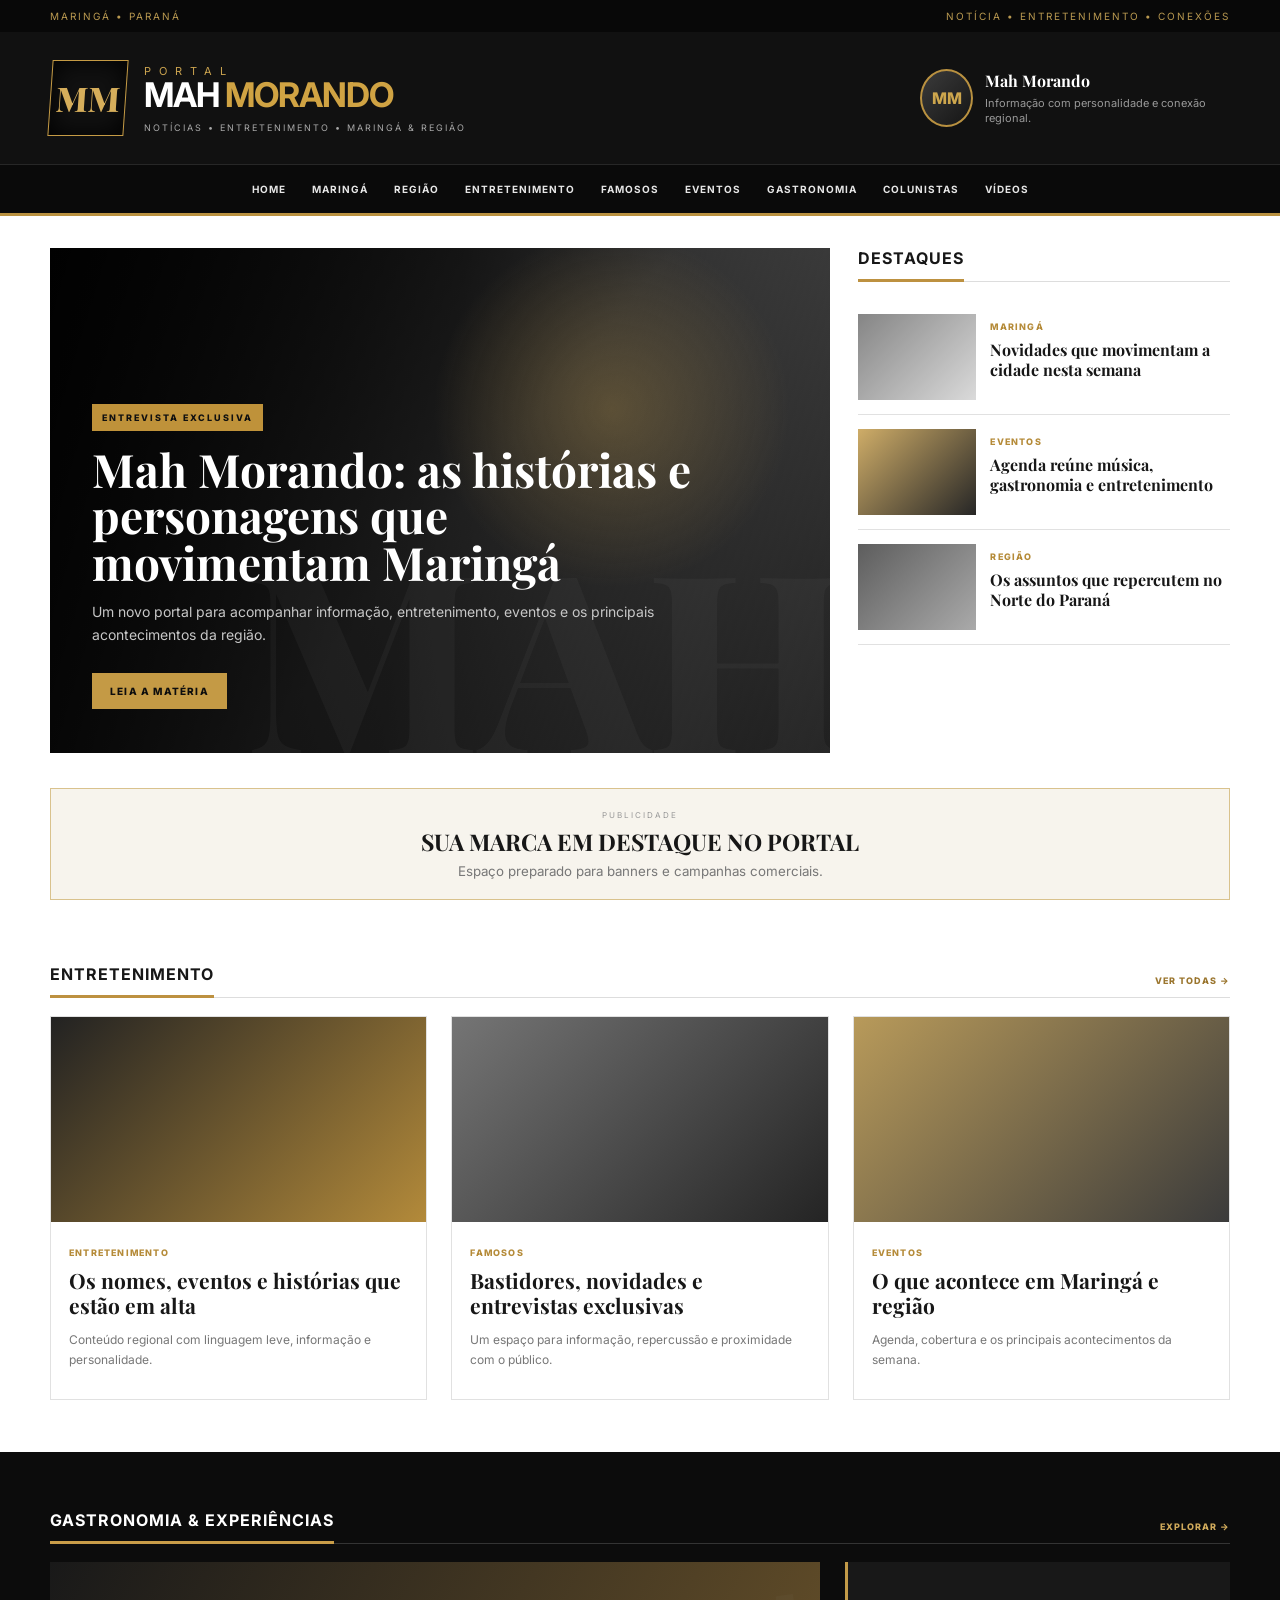
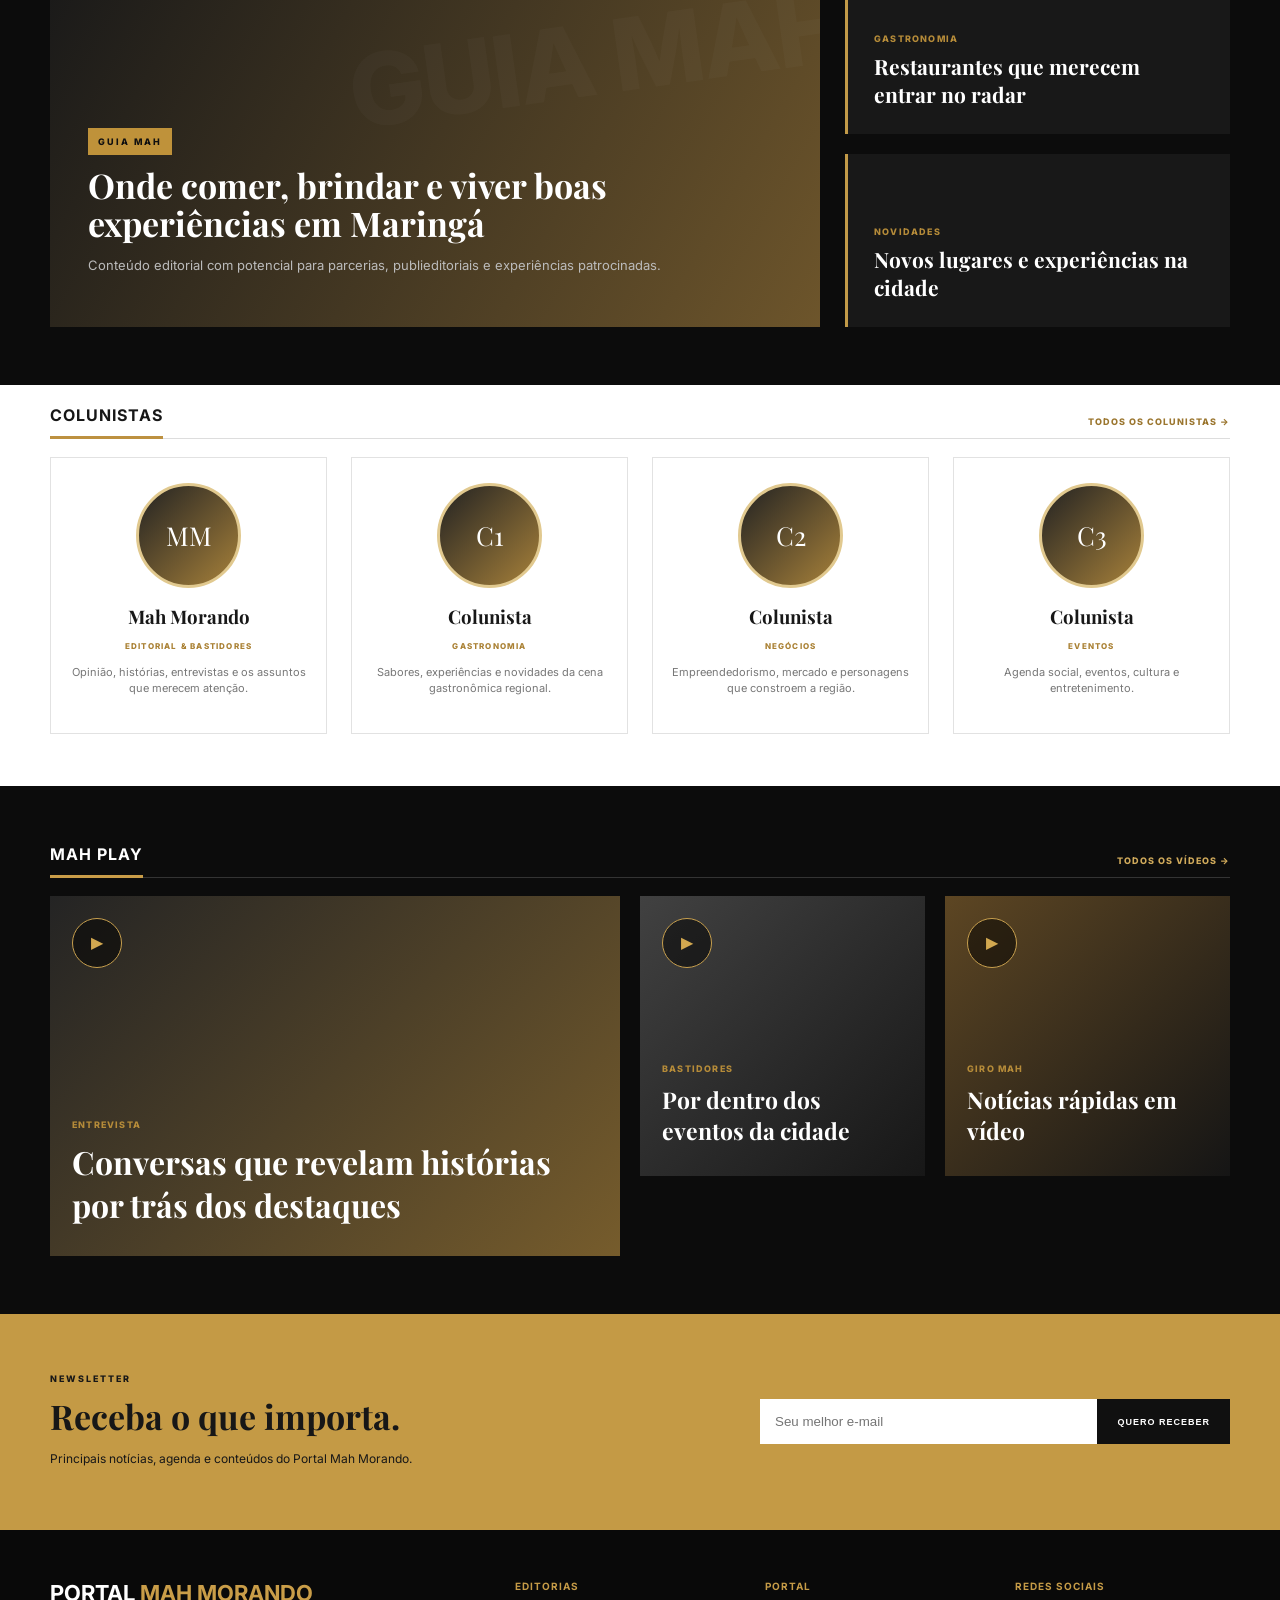
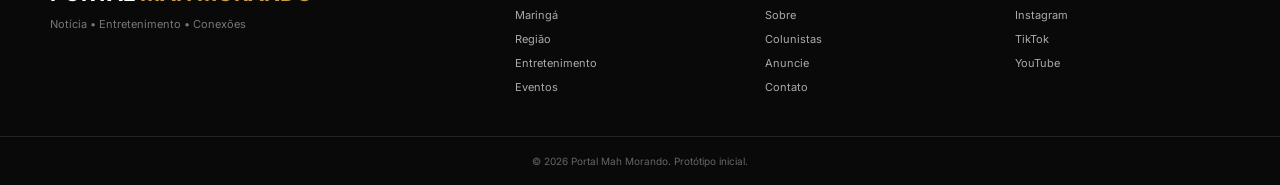
==== index.html @ 42fa8ee8 "Primeira versão Portal Mah Morando" ====
<!doctype html>
<html lang="pt-BR">
<head>
  <meta charset="utf-8">
  <meta name="viewport" content="width=device-width, initial-scale=1">
  <title>Portal Mah Morando</title>
  <meta name="description" content="Portal Mah Morando — notícias, entretenimento, Maringá e região.">
  <link rel="preconnect" href="https://fonts.googleapis.com">
  <link rel="preconnect" href="https://fonts.gstatic.com" crossorigin>
  <link href="https://fonts.googleapis.com/css2?family=Inter:wght@400;500;600;700;800&family=Playfair+Display:wght@700;800&display=swap" rel="stylesheet">
  <link rel="stylesheet" href="styles.css">
</head>
<body>
  <header>
    <div class="topbar">
      <div class="container topbar-inner">
        <span>MARINGÁ • PARANÁ</span>
        <span>NOTÍCIA • ENTRETENIMENTO • CONEXÕES</span>
      </div>
    </div>

    <div class="brand-area">
      <div class="container brand-row">
        <a href="#" class="brand" aria-label="Portal Mah Morando">
          <div class="brand-symbol">MM</div>
          <div class="brand-text">
            <small>PORTAL</small>
            <strong>MAH <em>MORANDO</em></strong>
            <span>NOTÍCIAS • ENTRETENIMENTO • MARINGÁ & REGIÃO</span>
          </div>
        </a>

        <div class="mah-box">
          <div class="mah-photo">MM</div>
          <div>
            <b>Mah Morando</b>
            <span>Informação com personalidade e conexão regional.</span>
          </div>
        </div>
      </div>
    </div>

    <nav class="nav">
      <div class="container nav-wrap">
        <button class="menu-button" id="menuButton" aria-label="Abrir menu">☰</button>
        <div class="nav-links" id="navLinks">
          <a href="#">HOME</a>
          <a href="#maringa">MARINGÁ</a>
          <a href="#regiao">REGIÃO</a>
          <a href="#entretenimento">ENTRETENIMENTO</a>
          <a href="#famosos">FAMOSOS</a>
          <a href="#eventos">EVENTOS</a>
          <a href="#gastronomia">GASTRONOMIA</a>
          <a href="#colunistas">COLUNISTAS</a>
          <a href="#videos">VÍDEOS</a>
        </div>
      </div>
    </nav>
  </header>

  <main>
    <section class="hero container">
      <article class="lead-story">
        <div class="lead-shade"></div>
        <div class="lead-content">
          <span class="tag">ENTREVISTA EXCLUSIVA</span>
          <h1>Mah Morando: as histórias e personagens que movimentam Maringá</h1>
          <p>Um novo portal para acompanhar informação, entretenimento, eventos e os principais acontecimentos da região.</p>
          <a class="button" href="#">LEIA A MATÉRIA</a>
        </div>
      </article>

      <aside class="highlight-column">
        <div class="title-row">
          <h2>DESTAQUES</h2>
        </div>

        <article class="highlight">
          <div class="highlight-image image-one"></div>
          <div>
            <span>MARINGÁ</span>
            <h3>Novidades que movimentam a cidade nesta semana</h3>
          </div>
        </article>

        <article class="highlight">
          <div class="highlight-image image-two"></div>
          <div>
            <span>EVENTOS</span>
            <h3>Agenda reúne música, gastronomia e entretenimento</h3>
          </div>
        </article>

        <article class="highlight">
          <div class="highlight-image image-three"></div>
          <div>
            <span>REGIÃO</span>
            <h3>Os assuntos que repercutem no Norte do Paraná</h3>
          </div>
        </article>
      </aside>
    </section>

    <section class="ad container">
      <span>PUBLICIDADE</span>
      <strong>SUA MARCA EM DESTAQUE NO PORTAL</strong>
      <small>Espaço preparado para banners e campanhas comerciais.</small>
    </section>

    <section class="section container" id="entretenimento">
      <div class="section-header">
        <h2>ENTRETENIMENTO</h2>
        <a href="#">VER TODAS →</a>
      </div>

      <div class="news-grid">
        <article class="news-card">
          <div class="news-image n1"></div>
          <div class="news-copy">
            <span>ENTRETENIMENTO</span>
            <h3>Os nomes, eventos e histórias que estão em alta</h3>
            <p>Conteúdo regional com linguagem leve, informação e personalidade.</p>
          </div>
        </article>

        <article class="news-card" id="famosos">
          <div class="news-image n2"></div>
          <div class="news-copy">
            <span>FAMOSOS</span>
            <h3>Bastidores, novidades e entrevistas exclusivas</h3>
            <p>Um espaço para informação, repercussão e proximidade com o público.</p>
          </div>
        </article>

        <article class="news-card" id="eventos">
          <div class="news-image n3"></div>
          <div class="news-copy">
            <span>EVENTOS</span>
            <h3>O que acontece em Maringá e região</h3>
            <p>Agenda, cobertura e os principais acontecimentos da semana.</p>
          </div>
        </article>
      </div>
    </section>

    <section class="black-section" id="gastronomia">
      <div class="container">
        <div class="section-header light">
          <h2>GASTRONOMIA & EXPERIÊNCIAS</h2>
          <a href="#">EXPLORAR →</a>
        </div>
        <div class="feature-grid">
          <article class="feature-big">
            <div>
              <span class="tag">GUIA MAH</span>
              <h2>Onde comer, brindar e viver boas experiências em Maringá</h2>
              <p>Conteúdo editorial com potencial para parcerias, publieditoriais e experiências patrocinadas.</p>
            </div>
          </article>
          <div class="feature-side">
            <article>
              <span>GASTRONOMIA</span>
              <h3>Restaurantes que merecem entrar no radar</h3>
            </article>
            <article>
              <span>NOVIDADES</span>
              <h3>Novos lugares e experiências na cidade</h3>
            </article>
          </div>
        </div>
      </div>
    </section>

    <section class="section container" id="colunistas">
      <div class="section-header">
        <h2>COLUNISTAS</h2>
        <a href="#">TODOS OS COLUNISTAS →</a>
      </div>
      <div class="columnists">
        <article>
          <div class="portrait">MM</div>
          <h3>Mah Morando</h3>
          <span>EDITORIAL & BASTIDORES</span>
          <p>Opinião, histórias, entrevistas e os assuntos que merecem atenção.</p>
        </article>
        <article>
          <div class="portrait">C1</div>
          <h3>Colunista</h3>
          <span>GASTRONOMIA</span>
          <p>Sabores, experiências e novidades da cena gastronômica regional.</p>
        </article>
        <article>
          <div class="portrait">C2</div>
          <h3>Colunista</h3>
          <span>NEGÓCIOS</span>
          <p>Empreendedorismo, mercado e personagens que constroem a região.</p>
        </article>
        <article>
          <div class="portrait">C3</div>
          <h3>Colunista</h3>
          <span>EVENTOS</span>
          <p>Agenda social, eventos, cultura e entretenimento.</p>
        </article>
      </div>
    </section>

    <section class="videos" id="videos">
      <div class="container">
        <div class="section-header light">
          <h2>MAH PLAY</h2>
          <a href="#">TODOS OS VÍDEOS →</a>
        </div>
        <div class="video-grid">
          <article class="video-card video-main">
            <button aria-label="Reproduzir vídeo">▶</button>
            <div>
              <span>ENTREVISTA</span>
              <h3>Conversas que revelam histórias por trás dos destaques</h3>
            </div>
          </article>
          <article class="video-card v2">
            <button aria-label="Reproduzir vídeo">▶</button>
            <div><span>BASTIDORES</span><h3>Por dentro dos eventos da cidade</h3></div>
          </article>
          <article class="video-card v3">
            <button aria-label="Reproduzir vídeo">▶</button>
            <div><span>GIRO MAH</span><h3>Notícias rápidas em vídeo</h3></div>
          </article>
        </div>
      </div>
    </section>

    <section class="newsletter">
      <div class="container newsletter-inner">
        <div>
          <span>NEWSLETTER</span>
          <h2>Receba o que importa.</h2>
          <p>Principais notícias, agenda e conteúdos do Portal Mah Morando.</p>
        </div>
        <form onsubmit="event.preventDefault(); alert('Cadastro demonstrativo realizado!');">
          <input type="email" placeholder="Seu melhor e-mail" required>
          <button type="submit">QUERO RECEBER</button>
        </form>
      </div>
    </section>
  </main>

  <footer>
    <div class="container footer-grid">
      <div class="footer-brand">
        <strong>PORTAL <span>MAH MORANDO</span></strong>
        <p>Notícia • Entretenimento • Conexões</p>
      </div>
      <div>
        <b>EDITORIAS</b>
        <a href="#">Maringá</a>
        <a href="#">Região</a>
        <a href="#">Entretenimento</a>
        <a href="#">Eventos</a>
      </div>
      <div>
        <b>PORTAL</b>
        <a href="#">Sobre</a>
        <a href="#">Colunistas</a>
        <a href="#">Anuncie</a>
        <a href="#">Contato</a>
      </div>
      <div>
        <b>REDES SOCIAIS</b>
        <a href="#">Instagram</a>
        <a href="#">TikTok</a>
        <a href="#">YouTube</a>
      </div>
    </div>
    <div class="copyright">
      © 2026 Portal Mah Morando. Protótipo inicial.
    </div>
  </footer>

  <script src="script.js"></script>
</body>
</html>
---- styles.css ----
*{box-sizing:border-box}html{scroll-behavior:smooth}body{margin:0;font-family:Inter,Arial,sans-serif;color:#171717;background:#fff}.container{width:min(1180px,calc(100% - 36px));margin:auto}.topbar{background:#080808;color:#b99950;font-size:10px;letter-spacing:2px}.topbar-inner{height:32px;display:flex;align-items:center;justify-content:space-between}.brand-area{background:#111;color:white;border-bottom:1px solid #272727}.brand-row{min-height:132px;display:flex;align-items:center;justify-content:space-between;gap:30px}.brand{display:flex;align-items:center;gap:18px;text-decoration:none;color:white}.brand-symbol{font-family:"Playfair Display",serif;font-size:34px;font-weight:800;width:76px;height:76px;border:1px solid #c59b45;display:grid;place-items:center;color:#d6ae5b;transform:skew(-4deg);box-shadow:inset 0 0 25px #000}.brand-text{display:flex;flex-direction:column}.brand-text small{font-size:11px;letter-spacing:8px;color:#caa34f}.brand-text strong{font-size:34px;line-height:1;letter-spacing:-1px}.brand-text strong em{font-style:normal;color:#d0a343}.brand-text span{font-size:9px;letter-spacing:2px;color:#aaa;margin-top:10px}.mah-box{display:flex;align-items:center;gap:12px;max-width:310px}.mah-photo{width:58px;height:58px;border-radius:50%;background:linear-gradient(135deg,#3b3b3b,#151515);border:2px solid #b99140;display:grid;place-items:center;font-weight:800;color:#cda64d}.mah-box div:last-child{display:flex;flex-direction:column;gap:5px}.mah-box b{font-family:"Playfair Display",serif;font-size:16px}.mah-box span{font-size:11px;color:#999;line-height:1.4}.nav{background:#0a0a0a;border-bottom:3px solid #b99140;position:sticky;top:0;z-index:20}.nav-wrap{min-height:48px;display:flex;align-items:center}.nav-links{width:100%;display:flex;justify-content:center;gap:26px}.nav-links a{font-size:10px;font-weight:700;letter-spacing:1px;color:#e6e6e6;text-decoration:none}.nav-links a:hover{color:#caa34f}.menu-button{display:none;background:none;border:0;color:white;font-size:24px}.hero{display:grid;grid-template-columns:2.1fr 1fr;gap:28px;padding-top:32px}.lead-story{min-height:505px;position:relative;background:linear-gradient(130deg,#202020,#5f5f5f 52%,#272727);overflow:hidden}.lead-story:before{content:"";position:absolute;inset:0;background:radial-gradient(circle at 72% 32%,rgba(218,174,83,.28),transparent 27%),linear-gradient(100deg,rgba(0,0,0,.97) 0%,rgba(0,0,0,.72) 48%,rgba(0,0,0,.18) 100%)}.lead-story:after{content:"MAH";position:absolute;right:-20px;bottom:-65px;font-family:"Playfair Display",serif;font-size:250px;font-weight:800;color:rgba(255,255,255,.035)}.lead-content{position:absolute;z-index:2;left:42px;bottom:44px;width:min(620px,80%);color:white}.tag{display:inline-block;font-size:9px;font-weight:800;letter-spacing:2px;background:#bf923a;color:#101010;padding:8px 10px}.lead-content h1{font-family:"Playfair Display",serif;font-size:46px;line-height:1.02;margin:15px 0}.lead-content p{max-width:570px;color:#c7c7c7;font-size:14px;line-height:1.6}.button{display:inline-block;margin-top:13px;background:#c49a45;color:#0d0d0d;text-decoration:none;font-size:10px;font-weight:800;letter-spacing:1.2px;padding:12px 18px}.title-row,.section-header{display:flex;align-items:center;justify-content:space-between;border-bottom:1px solid #ddd;margin-bottom:18px}.title-row h2,.section-header h2{font-size:16px;letter-spacing:1px;border-bottom:3px solid #bd9140;margin:0 0 -1px;padding:0 0 11px}.section-header a{font-size:9px;font-weight:800;letter-spacing:1px;color:#9b762f;text-decoration:none}.highlight{display:grid;grid-template-columns:118px 1fr;gap:14px;padding:14px 0;border-bottom:1px solid #e1e1e1}.highlight-image{height:86px;background:#d8d8d8}.image-one{background:linear-gradient(135deg,#858585,#dadada)}.image-two{background:linear-gradient(135deg,#cfad68,#262626)}.image-three{background:linear-gradient(135deg,#5d5d5d,#aaa)}.highlight span,.news-copy span,.feature-side span,.video-card span{color:#b58b39;font-size:9px;font-weight:800;letter-spacing:1.2px}.highlight h3{font-family:"Playfair Display",serif;font-size:16px;line-height:1.25;margin:6px 0 0}.ad{margin-top:35px;margin-bottom:44px;min-height:112px;border:1px solid #d9c28d;background:#f7f4ed;display:flex;align-items:center;justify-content:center;flex-direction:column;text-align:center}.ad span{font-size:8px;letter-spacing:2px;color:#999}.ad strong{font-family:"Playfair Display",serif;font-size:23px;margin:6px 0}.ad small{color:#777}.section{padding:20px 0 52px}.news-grid{display:grid;grid-template-columns:repeat(3,1fr);gap:24px}.news-card{border:1px solid #e1e1e1;background:white}.news-image{height:205px}.n1{background:linear-gradient(135deg,#222,#b38a3a)}.n2{background:linear-gradient(135deg,#757575,#242424)}.n3{background:linear-gradient(135deg,#b89a5a,#3b3b3b)}.news-copy{padding:18px}.news-copy h3{font-family:"Playfair Display",serif;font-size:21px;line-height:1.2;margin:8px 0}.news-copy p{font-size:12px;color:#777;line-height:1.6}.black-section,.videos{background:#0c0c0c;color:white;padding:58px 0}.section-header.light{border-color:#343434}.section-header.light h2{border-color:#c99d48}.section-header.light a{color:#d0aa5b}.feature-grid{display:grid;grid-template-columns:2fr 1fr;gap:25px}.feature-big{min-height:365px;padding:38px;display:flex;align-items:end;background:linear-gradient(120deg,#191919,#6d552b);position:relative;overflow:hidden}.feature-big:after{content:"GUIA MAH";position:absolute;right:-30px;top:35px;font-size:100px;font-weight:800;color:rgba(255,255,255,.025);transform:rotate(-8deg)}.feature-big div{max-width:620px;z-index:2}.feature-big h2{font-family:"Playfair Display",serif;font-size:34px;line-height:1.1;margin:12px 0}.feature-big p{font-size:13px;color:#bbb;line-height:1.6}.feature-side{display:grid;gap:20px}.feature-side article{min-height:172px;background:#181818;border-left:3px solid #c29a48;padding:26px;display:flex;flex-direction:column;justify-content:end}.feature-side h3{font-family:"Playfair Display",serif;font-size:21px;margin:8px 0 0}.columnists{display:grid;grid-template-columns:repeat(4,1fr);gap:24px;text-align:center}.columnists article{padding:25px 16px;border:1px solid #e2e2e2}.portrait{width:105px;height:105px;border-radius:50%;margin:0 auto 16px;background:linear-gradient(135deg,#222,#a7813a);border:3px solid #e1c98f;display:grid;place-items:center;font-family:"Playfair Display",serif;font-size:26px;color:white}.columnists h3{font-family:"Playfair Display",serif;margin:7px 0 4px}.columnists span{font-size:8px;font-weight:800;letter-spacing:1.2px;color:#aa8134}.columnists p{font-size:11px;color:#777;line-height:1.5}.video-grid{display:grid;grid-template-columns:2fr 1fr 1fr;gap:20px}.video-card{height:280px;background:linear-gradient(135deg,#242424,#765c2c);padding:22px;display:flex;flex-direction:column;justify-content:space-between}.video-main{height:360px}.v2{background:linear-gradient(135deg,#414141,#171717)}.v3{background:linear-gradient(135deg,#5d4623,#151515)}.video-card button{width:50px;height:50px;border-radius:50%;border:1px solid #c8a04e;background:rgba(0,0,0,.5);color:#d2a850;font-size:16px}.video-card h3{font-family:"Playfair Display",serif;font-size:23px;margin:8px 0}.video-main h3{font-size:32px}.newsletter{padding:52px 0;background:#c49a45}.newsletter-inner{display:flex;justify-content:space-between;align-items:center;gap:30px}.newsletter span{font-size:9px;letter-spacing:2px;font-weight:800}.newsletter h2{font-family:"Playfair Display",serif;font-size:34px;margin:7px 0}.newsletter p{font-size:12px}.newsletter form{display:flex;width:min(470px,100%)}.newsletter input{flex:1;padding:15px;border:0;outline:0}.newsletter button{border:0;background:#101010;color:white;padding:0 20px;font-size:9px;font-weight:800;letter-spacing:1px}footer{background:#090909;color:white;padding-top:50px}.footer-grid{display:grid;grid-template-columns:2fr 1fr 1fr 1fr;gap:35px;padding-bottom:42px}.footer-brand strong{font-size:22px}.footer-brand strong span{color:#c99d48}.footer-brand p{font-size:11px;color:#777}.footer-grid>div:not(.footer-brand){display:flex;flex-direction:column;gap:10px}.footer-grid b{font-size:10px;letter-spacing:1px;color:#c59b47;margin-bottom:6px}.footer-grid a{color:#aaa;text-decoration:none;font-size:11px}.copyright{border-top:1px solid #242424;text-align:center;padding:18px;color:#666;font-size:10px}

@media(max-width:900px){.mah-box{display:none}.brand-row{min-height:105px}.hero{grid-template-columns:1fr}.highlight-column{display:grid}.news-grid,.columnists{grid-template-columns:repeat(2,1fr)}.feature-grid,.video-grid{grid-template-columns:1fr 1fr}.feature-big,.video-main{grid-column:1/-1}.footer-grid{grid-template-columns:1fr 1fr}.nav-links{display:none;position:absolute;left:0;top:48px;width:100%;background:#0a0a0a;padding:18px;flex-direction:column;gap:18px}.nav-links.open{display:flex}.menu-button{display:block}.nav-wrap{justify-content:flex-end}}
@media(max-width:620px){.topbar-inner span:last-child{display:none}.brand-symbol{width:58px;height:58px;font-size:27px}.brand-text strong{font-size:25px}.brand-text span{font-size:7px}.hero{padding-top:18px}.lead-story{min-height:440px}.lead-content{left:24px;bottom:28px;width:84%}.lead-content h1{font-size:34px}.highlight{grid-template-columns:95px 1fr}.news-grid,.columnists,.feature-grid,.video-grid{grid-template-columns:1fr}.video-main{grid-column:auto;height:300px}.feature-big{min-height:330px;padding:25px}.feature-big h2{font-size:28px}.newsletter-inner{flex-direction:column;align-items:flex-start}.newsletter form{width:100%}.footer-grid{grid-template-columns:1fr 1fr}.ad{padding:22px}.ad strong{font-size:19px}}
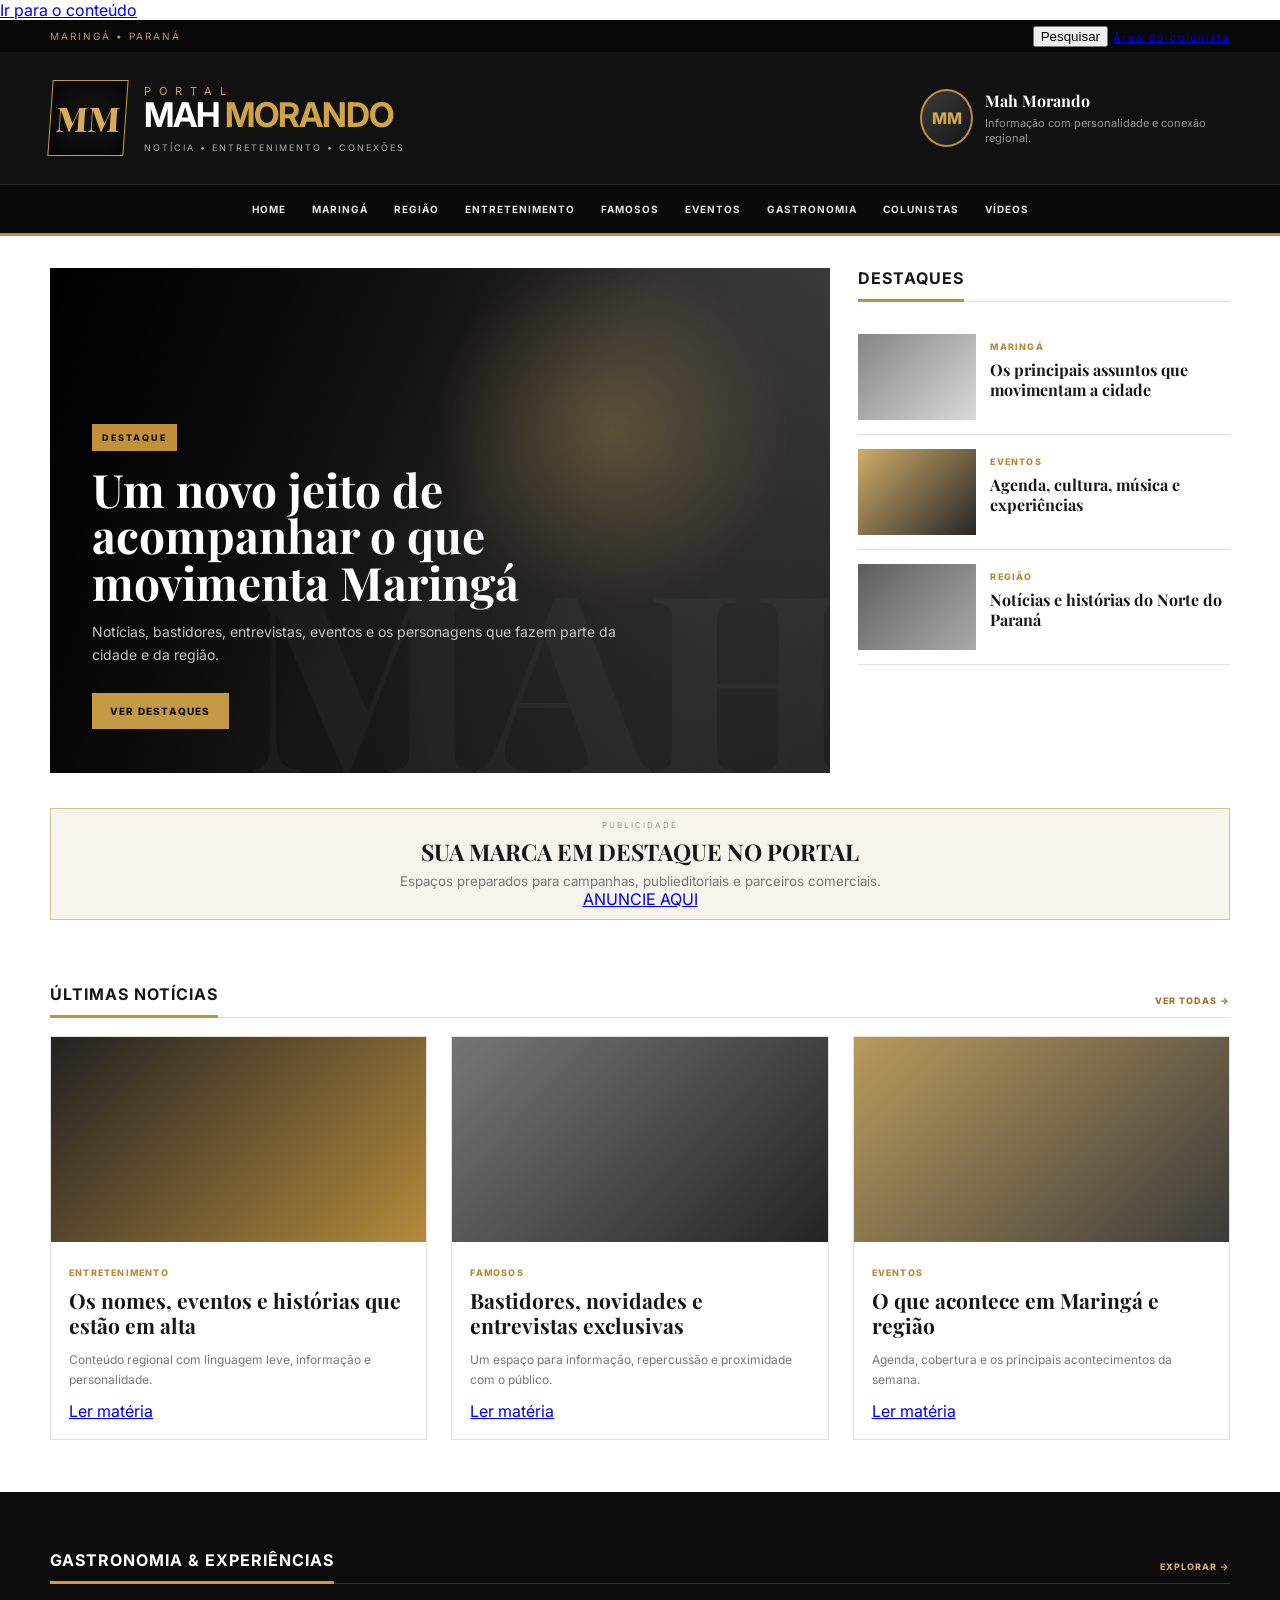
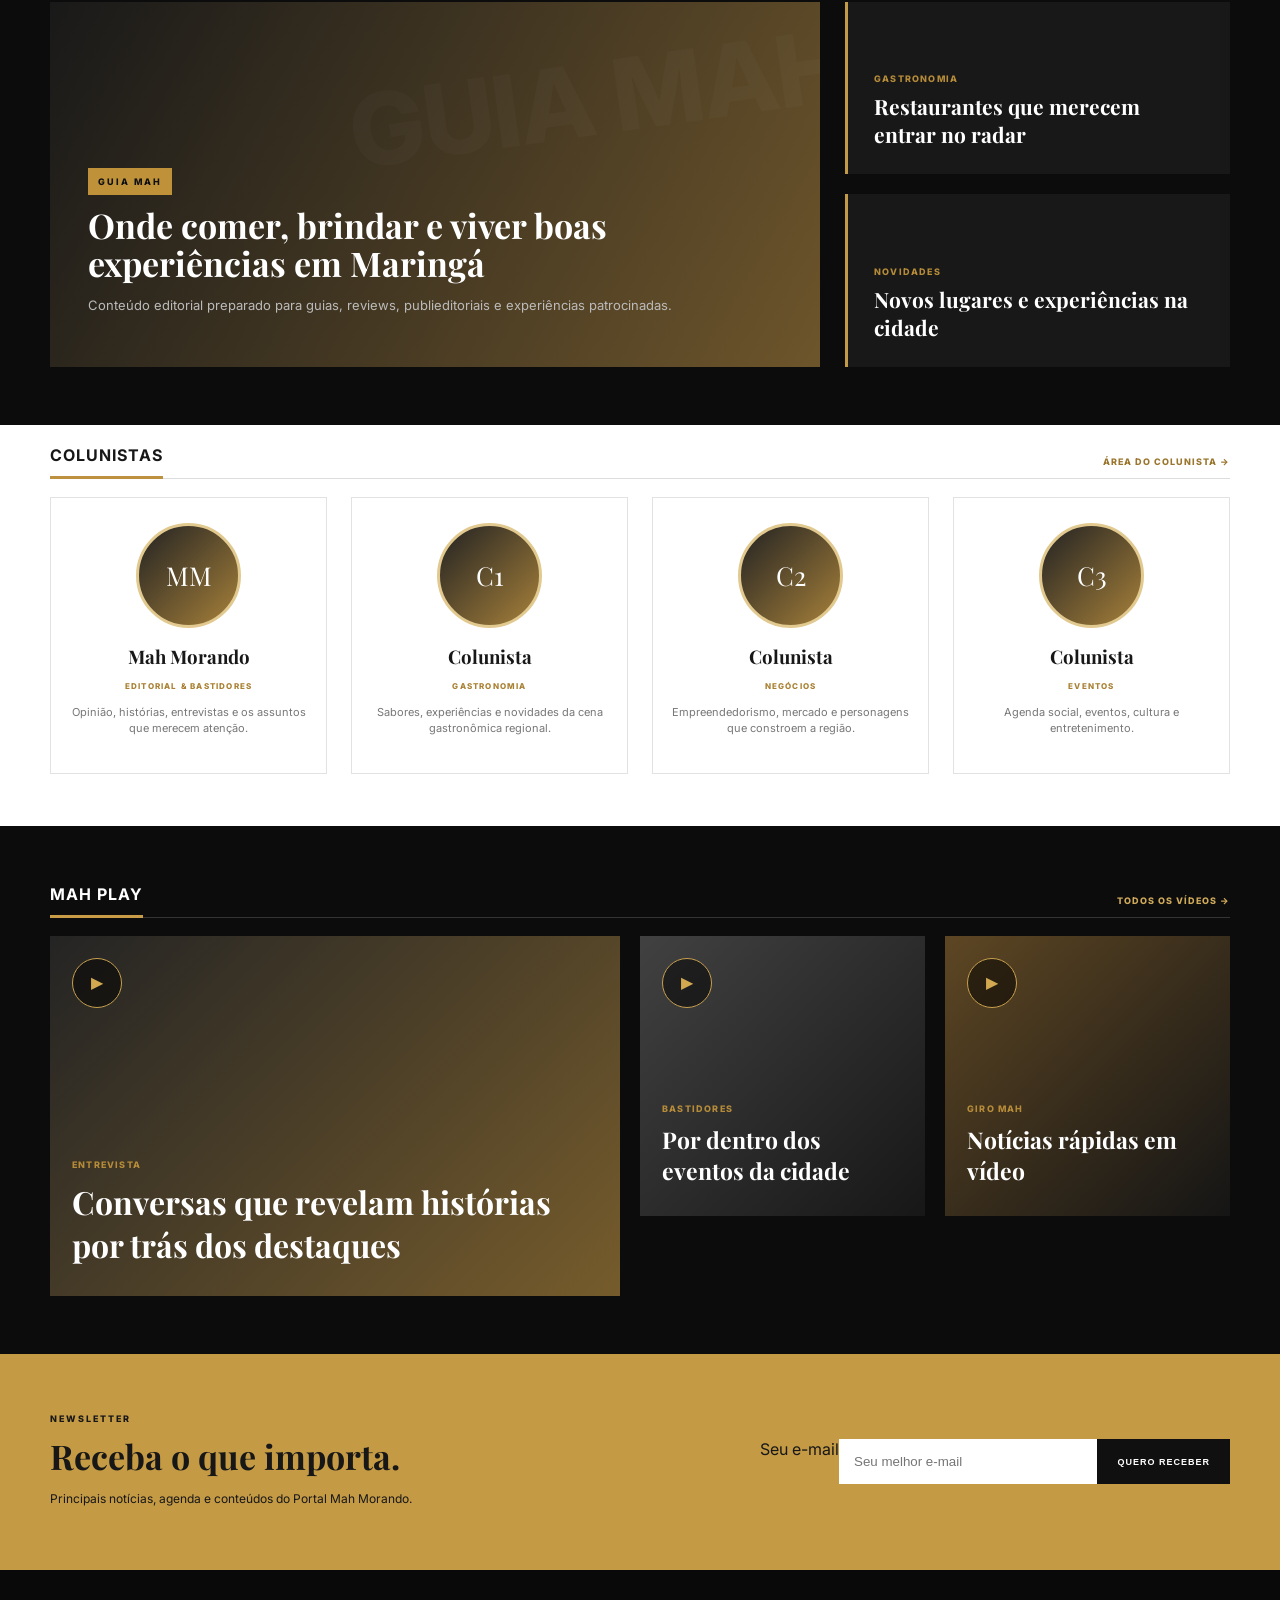
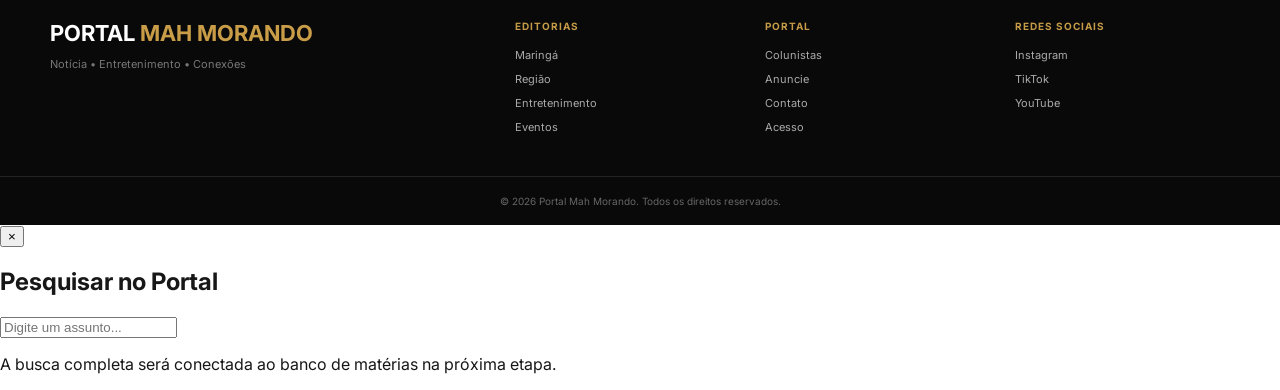
==== commit 9ff18627: "Profissionaliza estrutura e prepara acessos do portal" ====
--- a/index.html
+++ b/index.html
@@ -3,35 +3,45 @@
 <head>
   <meta charset="utf-8">
   <meta name="viewport" content="width=device-width, initial-scale=1">
-  <title>Portal Mah Morando</title>
-  <meta name="description" content="Portal Mah Morando — notícias, entretenimento, Maringá e região.">
+  <meta name="theme-color" content="#0b0b0b">
+  <meta name="description" content="Portal Mah Morando — notícias, entretenimento, eventos, gastronomia e conteúdo regional de Maringá e região.">
+  <meta name="robots" content="index,follow">
+  <meta property="og:title" content="Portal Mah Morando">
+  <meta property="og:description" content="Notícia, entretenimento e conexões em Maringá e região.">
+  <meta property="og:type" content="website">
+  <title>Portal Mah Morando | Notícias, entretenimento e conexões</title>
   <link rel="preconnect" href="https://fonts.googleapis.com">
   <link rel="preconnect" href="https://fonts.gstatic.com" crossorigin>
   <link href="https://fonts.googleapis.com/css2?family=Inter:wght@400;500;600;700;800&family=Playfair+Display:wght@700;800&display=swap" rel="stylesheet">
   <link rel="stylesheet" href="styles.css">
 </head>
 <body>
+  <a class="skip-link" href="#conteudo">Ir para o conteúdo</a>
+
   <header>
     <div class="topbar">
       <div class="container topbar-inner">
         <span>MARINGÁ • PARANÁ</span>
-        <span>NOTÍCIA • ENTRETENIMENTO • CONEXÕES</span>
+        <div class="top-actions">
+          <button class="top-search" id="searchButton" type="button" aria-label="Pesquisar no portal">Pesquisar</button>
+          <a href="login.html">Área do colunista</a>
+        </div>
       </div>
     </div>
 
     <div class="brand-area">
       <div class="container brand-row">
-        <a href="#" class="brand" aria-label="Portal Mah Morando">
+        <a href="index.html" class="brand" aria-label="Portal Mah Morando - início">
           <div class="brand-symbol">MM</div>
           <div class="brand-text">
             <small>PORTAL</small>
             <strong>MAH <em>MORANDO</em></strong>
-            <span>NOTÍCIAS • ENTRETENIMENTO • MARINGÁ & REGIÃO</span>
+            <span>NOTÍCIA • ENTRETENIMENTO • CONEXÕES</span>
           </div>
         </a>
 
         <div class="mah-box">
-          <div class="mah-photo">MM</div>
+          <div class="mah-photo" aria-hidden="true">MM</div>
           <div>
             <b>Mah Morando</b>
             <span>Informação com personalidade e conexão regional.</span>
@@ -40,11 +50,11 @@
       </div>
     </div>
 
-    <nav class="nav">
+    <nav class="nav" aria-label="Navegação principal">
       <div class="container nav-wrap">
-        <button class="menu-button" id="menuButton" aria-label="Abrir menu">☰</button>
+        <button class="menu-button" id="menuButton" aria-label="Abrir menu" aria-expanded="false">☰</button>
         <div class="nav-links" id="navLinks">
-          <a href="#">HOME</a>
+          <a href="index.html">HOME</a>
           <a href="#maringa">MARINGÁ</a>
           <a href="#regiao">REGIÃO</a>
           <a href="#entretenimento">ENTRETENIMENTO</a>
@@ -58,225 +68,95 @@
     </nav>
   </header>
 
-  <main>
-    <section class="hero container">
+  <main id="conteudo">
+    <section class="hero container" id="maringa">
       <article class="lead-story">
-        <div class="lead-shade"></div>
         <div class="lead-content">
-          <span class="tag">ENTREVISTA EXCLUSIVA</span>
-          <h1>Mah Morando: as histórias e personagens que movimentam Maringá</h1>
-          <p>Um novo portal para acompanhar informação, entretenimento, eventos e os principais acontecimentos da região.</p>
-          <a class="button" href="#">LEIA A MATÉRIA</a>
+          <span class="tag">DESTAQUE</span>
+          <h1>Um novo jeito de acompanhar o que movimenta Maringá</h1>
+          <p>Notícias, bastidores, entrevistas, eventos e os personagens que fazem parte da cidade e da região.</p>
+          <a class="button" href="#ultimas">VER DESTAQUES</a>
         </div>
       </article>
 
-      <aside class="highlight-column">
-        <div class="title-row">
-          <h2>DESTAQUES</h2>
-        </div>
-
-        <article class="highlight">
-          <div class="highlight-image image-one"></div>
-          <div>
-            <span>MARINGÁ</span>
-            <h3>Novidades que movimentam a cidade nesta semana</h3>
-          </div>
-        </article>
-
-        <article class="highlight">
-          <div class="highlight-image image-two"></div>
-          <div>
-            <span>EVENTOS</span>
-            <h3>Agenda reúne música, gastronomia e entretenimento</h3>
-          </div>
-        </article>
-
-        <article class="highlight">
-          <div class="highlight-image image-three"></div>
-          <div>
-            <span>REGIÃO</span>
-            <h3>Os assuntos que repercutem no Norte do Paraná</h3>
-          </div>
-        </article>
+      <aside class="highlight-column" id="regiao" aria-label="Destaques do portal">
+        <div class="title-row"><h2>DESTAQUES</h2></div>
+        <article class="highlight"><div class="highlight-image image-one"></div><div><span>MARINGÁ</span><h3>Os principais assuntos que movimentam a cidade</h3></div></article>
+        <article class="highlight"><div class="highlight-image image-two"></div><div><span>EVENTOS</span><h3>Agenda, cultura, música e experiências</h3></div></article>
+        <article class="highlight"><div class="highlight-image image-three"></div><div><span>REGIÃO</span><h3>Notícias e histórias do Norte do Paraná</h3></div></article>
       </aside>
     </section>
 
-    <section class="ad container">
+    <section class="ad container" aria-label="Espaço publicitário">
       <span>PUBLICIDADE</span>
       <strong>SUA MARCA EM DESTAQUE NO PORTAL</strong>
-      <small>Espaço preparado para banners e campanhas comerciais.</small>
+      <small>Espaços preparados para campanhas, publieditoriais e parceiros comerciais.</small>
+      <a href="mailto:comercial@portalmarmorando.com.br">ANUNCIE AQUI</a>
     </section>
 
-    <section class="section container" id="entretenimento">
-      <div class="section-header">
-        <h2>ENTRETENIMENTO</h2>
-        <a href="#">VER TODAS →</a>
-      </div>
-
+    <section class="section container" id="ultimas">
+      <div class="section-header"><h2>ÚLTIMAS NOTÍCIAS</h2><a href="#">VER TODAS →</a></div>
       <div class="news-grid">
-        <article class="news-card">
-          <div class="news-image n1"></div>
-          <div class="news-copy">
-            <span>ENTRETENIMENTO</span>
-            <h3>Os nomes, eventos e histórias que estão em alta</h3>
-            <p>Conteúdo regional com linguagem leve, informação e personalidade.</p>
-          </div>
-        </article>
-
-        <article class="news-card" id="famosos">
-          <div class="news-image n2"></div>
-          <div class="news-copy">
-            <span>FAMOSOS</span>
-            <h3>Bastidores, novidades e entrevistas exclusivas</h3>
-            <p>Um espaço para informação, repercussão e proximidade com o público.</p>
-          </div>
-        </article>
-
-        <article class="news-card" id="eventos">
-          <div class="news-image n3"></div>
-          <div class="news-copy">
-            <span>EVENTOS</span>
-            <h3>O que acontece em Maringá e região</h3>
-            <p>Agenda, cobertura e os principais acontecimentos da semana.</p>
-          </div>
-        </article>
+        <article class="news-card" id="entretenimento"><div class="news-image n1"></div><div class="news-copy"><span>ENTRETENIMENTO</span><h3>Os nomes, eventos e histórias que estão em alta</h3><p>Conteúdo regional com linguagem leve, informação e personalidade.</p><a href="#">Ler matéria</a></div></article>
+        <article class="news-card" id="famosos"><div class="news-image n2"></div><div class="news-copy"><span>FAMOSOS</span><h3>Bastidores, novidades e entrevistas exclusivas</h3><p>Um espaço para informação, repercussão e proximidade com o público.</p><a href="#">Ler matéria</a></div></article>
+        <article class="news-card" id="eventos"><div class="news-image n3"></div><div class="news-copy"><span>EVENTOS</span><h3>O que acontece em Maringá e região</h3><p>Agenda, cobertura e os principais acontecimentos da semana.</p><a href="#">Ler matéria</a></div></article>
       </div>
     </section>
 
     <section class="black-section" id="gastronomia">
       <div class="container">
-        <div class="section-header light">
-          <h2>GASTRONOMIA & EXPERIÊNCIAS</h2>
-          <a href="#">EXPLORAR →</a>
-        </div>
+        <div class="section-header light"><h2>GASTRONOMIA & EXPERIÊNCIAS</h2><a href="#">EXPLORAR →</a></div>
         <div class="feature-grid">
-          <article class="feature-big">
-            <div>
-              <span class="tag">GUIA MAH</span>
-              <h2>Onde comer, brindar e viver boas experiências em Maringá</h2>
-              <p>Conteúdo editorial com potencial para parcerias, publieditoriais e experiências patrocinadas.</p>
-            </div>
-          </article>
-          <div class="feature-side">
-            <article>
-              <span>GASTRONOMIA</span>
-              <h3>Restaurantes que merecem entrar no radar</h3>
-            </article>
-            <article>
-              <span>NOVIDADES</span>
-              <h3>Novos lugares e experiências na cidade</h3>
-            </article>
-          </div>
+          <article class="feature-big"><div><span class="tag">GUIA MAH</span><h2>Onde comer, brindar e viver boas experiências em Maringá</h2><p>Conteúdo editorial preparado para guias, reviews, publieditoriais e experiências patrocinadas.</p></div></article>
+          <div class="feature-side"><article><span>GASTRONOMIA</span><h3>Restaurantes que merecem entrar no radar</h3></article><article><span>NOVIDADES</span><h3>Novos lugares e experiências na cidade</h3></article></div>
         </div>
       </div>
     </section>
 
     <section class="section container" id="colunistas">
-      <div class="section-header">
-        <h2>COLUNISTAS</h2>
-        <a href="#">TODOS OS COLUNISTAS →</a>
-      </div>
+      <div class="section-header"><h2>COLUNISTAS</h2><a href="login.html">ÁREA DO COLUNISTA →</a></div>
       <div class="columnists">
-        <article>
-          <div class="portrait">MM</div>
-          <h3>Mah Morando</h3>
-          <span>EDITORIAL & BASTIDORES</span>
-          <p>Opinião, histórias, entrevistas e os assuntos que merecem atenção.</p>
-        </article>
-        <article>
-          <div class="portrait">C1</div>
-          <h3>Colunista</h3>
-          <span>GASTRONOMIA</span>
-          <p>Sabores, experiências e novidades da cena gastronômica regional.</p>
-        </article>
-        <article>
-          <div class="portrait">C2</div>
-          <h3>Colunista</h3>
-          <span>NEGÓCIOS</span>
-          <p>Empreendedorismo, mercado e personagens que constroem a região.</p>
-        </article>
-        <article>
-          <div class="portrait">C3</div>
-          <h3>Colunista</h3>
-          <span>EVENTOS</span>
-          <p>Agenda social, eventos, cultura e entretenimento.</p>
-        </article>
+        <article><div class="portrait">MM</div><h3>Mah Morando</h3><span>EDITORIAL & BASTIDORES</span><p>Opinião, histórias, entrevistas e os assuntos que merecem atenção.</p></article>
+        <article><div class="portrait">C1</div><h3>Colunista</h3><span>GASTRONOMIA</span><p>Sabores, experiências e novidades da cena gastronômica regional.</p></article>
+        <article><div class="portrait">C2</div><h3>Colunista</h3><span>NEGÓCIOS</span><p>Empreendedorismo, mercado e personagens que constroem a região.</p></article>
+        <article><div class="portrait">C3</div><h3>Colunista</h3><span>EVENTOS</span><p>Agenda social, eventos, cultura e entretenimento.</p></article>
       </div>
     </section>
 
     <section class="videos" id="videos">
       <div class="container">
-        <div class="section-header light">
-          <h2>MAH PLAY</h2>
-          <a href="#">TODOS OS VÍDEOS →</a>
-        </div>
+        <div class="section-header light"><h2>MAH PLAY</h2><a href="#">TODOS OS VÍDEOS →</a></div>
         <div class="video-grid">
-          <article class="video-card video-main">
-            <button aria-label="Reproduzir vídeo">▶</button>
-            <div>
-              <span>ENTREVISTA</span>
-              <h3>Conversas que revelam histórias por trás dos destaques</h3>
-            </div>
-          </article>
-          <article class="video-card v2">
-            <button aria-label="Reproduzir vídeo">▶</button>
-            <div><span>BASTIDORES</span><h3>Por dentro dos eventos da cidade</h3></div>
-          </article>
-          <article class="video-card v3">
-            <button aria-label="Reproduzir vídeo">▶</button>
-            <div><span>GIRO MAH</span><h3>Notícias rápidas em vídeo</h3></div>
-          </article>
+          <article class="video-card video-main"><button aria-label="Reproduzir vídeo">▶</button><div><span>ENTREVISTA</span><h3>Conversas que revelam histórias por trás dos destaques</h3></div></article>
+          <article class="video-card v2"><button aria-label="Reproduzir vídeo">▶</button><div><span>BASTIDORES</span><h3>Por dentro dos eventos da cidade</h3></div></article>
+          <article class="video-card v3"><button aria-label="Reproduzir vídeo">▶</button><div><span>GIRO MAH</span><h3>Notícias rápidas em vídeo</h3></div></article>
         </div>
       </div>
     </section>
 
     <section class="newsletter">
       <div class="container newsletter-inner">
-        <div>
-          <span>NEWSLETTER</span>
-          <h2>Receba o que importa.</h2>
-          <p>Principais notícias, agenda e conteúdos do Portal Mah Morando.</p>
-        </div>
-        <form onsubmit="event.preventDefault(); alert('Cadastro demonstrativo realizado!');">
-          <input type="email" placeholder="Seu melhor e-mail" required>
-          <button type="submit">QUERO RECEBER</button>
-        </form>
+        <div><span>NEWSLETTER</span><h2>Receba o que importa.</h2><p>Principais notícias, agenda e conteúdos do Portal Mah Morando.</p></div>
+        <form id="newsletterForm"><label class="sr-only" for="newsletterEmail">Seu e-mail</label><input id="newsletterEmail" type="email" placeholder="Seu melhor e-mail" autocomplete="email" required><button type="submit">QUERO RECEBER</button></form>
       </div>
     </section>
   </main>
 
   <footer>
     <div class="container footer-grid">
-      <div class="footer-brand">
-        <strong>PORTAL <span>MAH MORANDO</span></strong>
-        <p>Notícia • Entretenimento • Conexões</p>
-      </div>
-      <div>
-        <b>EDITORIAS</b>
-        <a href="#">Maringá</a>
-        <a href="#">Região</a>
-        <a href="#">Entretenimento</a>
-        <a href="#">Eventos</a>
-      </div>
-      <div>
-        <b>PORTAL</b>
-        <a href="#">Sobre</a>
-        <a href="#">Colunistas</a>
-        <a href="#">Anuncie</a>
-        <a href="#">Contato</a>
-      </div>
-      <div>
-        <b>REDES SOCIAIS</b>
-        <a href="#">Instagram</a>
-        <a href="#">TikTok</a>
-        <a href="#">YouTube</a>
-      </div>
+      <div class="footer-brand"><strong>PORTAL <span>MAH MORANDO</span></strong><p>Notícia • Entretenimento • Conexões</p></div>
+      <div><b>EDITORIAS</b><a href="#maringa">Maringá</a><a href="#regiao">Região</a><a href="#entretenimento">Entretenimento</a><a href="#eventos">Eventos</a></div>
+      <div><b>PORTAL</b><a href="#colunistas">Colunistas</a><a href="mailto:comercial@portalmarmorando.com.br">Anuncie</a><a href="mailto:contato@portalmarmorando.com.br">Contato</a><a href="login.html">Acesso</a></div>
+      <div><b>REDES SOCIAIS</b><a href="#">Instagram</a><a href="#">TikTok</a><a href="#">YouTube</a></div>
     </div>
-    <div class="copyright">
-      © 2026 Portal Mah Morando. Protótipo inicial.
-    </div>
+    <div class="copyright">© 2026 Portal Mah Morando. Todos os direitos reservados.</div>
   </footer>
 
+  <div class="search-modal" id="searchModal" aria-hidden="true" role="dialog" aria-modal="true" aria-label="Pesquisar no portal">
+    <div class="search-panel"><button id="closeSearch" class="close-search" aria-label="Fechar pesquisa">×</button><h2>Pesquisar no Portal</h2><input id="siteSearch" type="search" placeholder="Digite um assunto..." autocomplete="off"><p id="searchHint">A busca completa será conectada ao banco de matérias na próxima etapa.</p></div>
+  </div>
+
+  <script src="app-config.js"></script>
   <script src="script.js"></script>
 </body>
 </html>
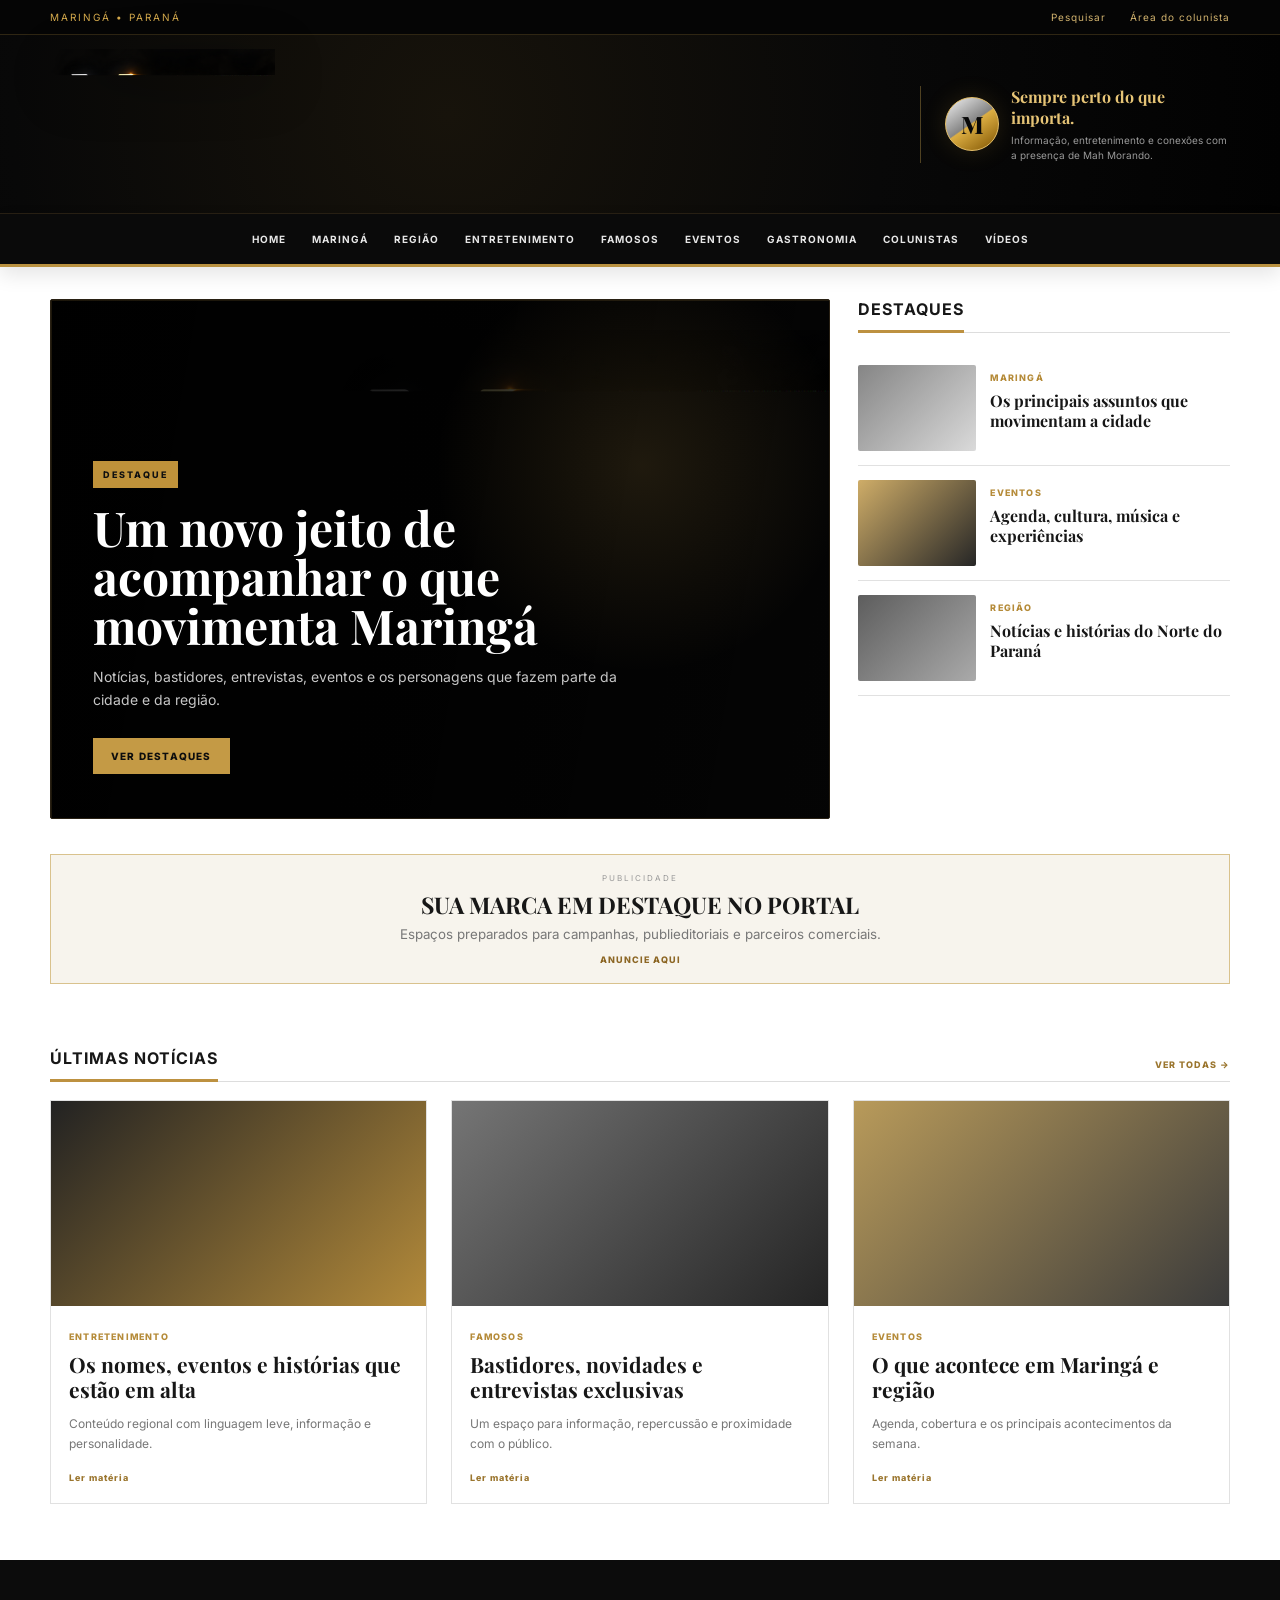
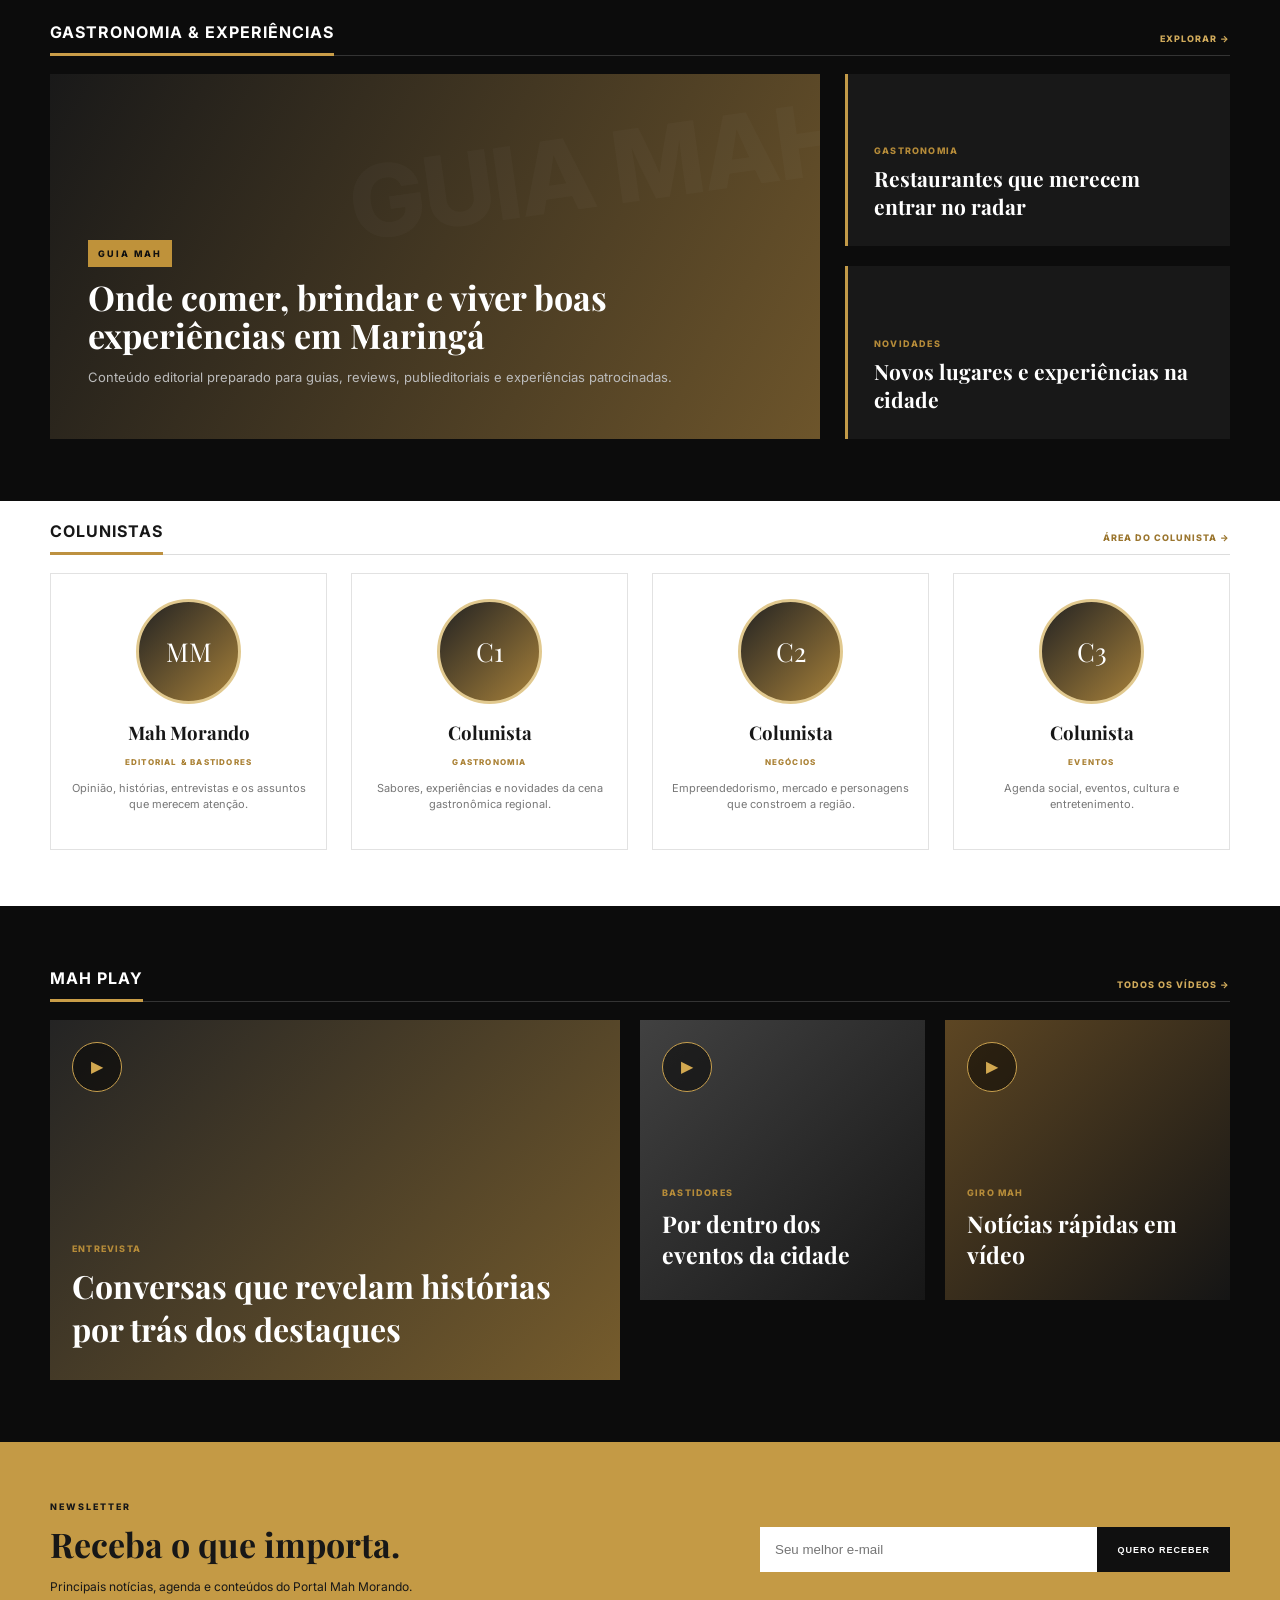
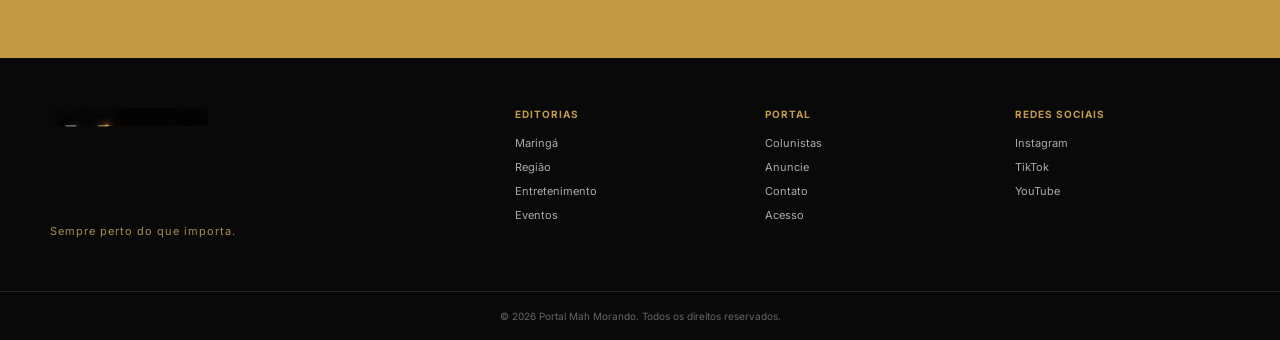
==== commit f4f74ff7: "Aplica nova identidade visual do portal" ====
--- a/index.html
+++ b/index.html
@@ -9,6 +9,7 @@
   <meta property="og:title" content="Portal Mah Morando">
   <meta property="og:description" content="Notícia, entretenimento e conexões em Maringá e região.">
   <meta property="og:type" content="website">
+  <meta property="og:image" content="assets/logo-portal-mah-morando.png">
   <title>Portal Mah Morando | Notícias, entretenimento e conexões</title>
   <link rel="preconnect" href="https://fonts.googleapis.com">
   <link rel="preconnect" href="https://fonts.gstatic.com" crossorigin>
@@ -32,19 +33,14 @@
     <div class="brand-area">
       <div class="container brand-row">
         <a href="index.html" class="brand" aria-label="Portal Mah Morando - início">
-          <div class="brand-symbol">MM</div>
-          <div class="brand-text">
-            <small>PORTAL</small>
-            <strong>MAH <em>MORANDO</em></strong>
-            <span>NOTÍCIA • ENTRETENIMENTO • CONEXÕES</span>
-          </div>
+          <img class="brand-logo" src="assets/logo-portal-mah-morando.png" alt="Portal Mah Morando — notícia, entretenimento e conexões">
         </a>
 
         <div class="mah-box">
-          <div class="mah-photo" aria-hidden="true">MM</div>
+          <div class="mah-photo" aria-hidden="true">M</div>
           <div>
-            <b>Mah Morando</b>
-            <span>Informação com personalidade e conexão regional.</span>
+            <b>Sempre perto do que importa.</b>
+            <span>Informação, entretenimento e conexões com a presença de Mah Morando.</span>
           </div>
         </div>
       </div>
@@ -144,7 +140,7 @@
 
   <footer>
     <div class="container footer-grid">
-      <div class="footer-brand"><strong>PORTAL <span>MAH MORANDO</span></strong><p>Notícia • Entretenimento • Conexões</p></div>
+      <div class="footer-brand"><img src="assets/logo-portal-mah-morando.png" alt="Portal Mah Morando"><p>Sempre perto do que importa.</p></div>
       <div><b>EDITORIAS</b><a href="#maringa">Maringá</a><a href="#regiao">Região</a><a href="#entretenimento">Entretenimento</a><a href="#eventos">Eventos</a></div>
       <div><b>PORTAL</b><a href="#colunistas">Colunistas</a><a href="mailto:comercial@portalmarmorando.com.br">Anuncie</a><a href="mailto:contato@portalmarmorando.com.br">Contato</a><a href="login.html">Acesso</a></div>
       <div><b>REDES SOCIAIS</b><a href="#">Instagram</a><a href="#">TikTok</a><a href="#">YouTube</a></div>
--- a/styles.css
+++ b/styles.css
@@ -1,4 +1,22 @@
-*{box-sizing:border-box}html{scroll-behavior:smooth}body{margin:0;font-family:Inter,Arial,sans-serif;color:#171717;background:#fff}.container{width:min(1180px,calc(100% - 36px));margin:auto}.topbar{background:#080808;color:#b99950;font-size:10px;letter-spacing:2px}.topbar-inner{height:32px;display:flex;align-items:center;justify-content:space-between}.brand-area{background:#111;color:white;border-bottom:1px solid #272727}.brand-row{min-height:132px;display:flex;align-items:center;justify-content:space-between;gap:30px}.brand{display:flex;align-items:center;gap:18px;text-decoration:none;color:white}.brand-symbol{font-family:"Playfair Display",serif;font-size:34px;font-weight:800;width:76px;height:76px;border:1px solid #c59b45;display:grid;place-items:center;color:#d6ae5b;transform:skew(-4deg);box-shadow:inset 0 0 25px #000}.brand-text{display:flex;flex-direction:column}.brand-text small{font-size:11px;letter-spacing:8px;color:#caa34f}.brand-text strong{font-size:34px;line-height:1;letter-spacing:-1px}.brand-text strong em{font-style:normal;color:#d0a343}.brand-text span{font-size:9px;letter-spacing:2px;color:#aaa;margin-top:10px}.mah-box{display:flex;align-items:center;gap:12px;max-width:310px}.mah-photo{width:58px;height:58px;border-radius:50%;background:linear-gradient(135deg,#3b3b3b,#151515);border:2px solid #b99140;display:grid;place-items:center;font-weight:800;color:#cda64d}.mah-box div:last-child{display:flex;flex-direction:column;gap:5px}.mah-box b{font-family:"Playfair Display",serif;font-size:16px}.mah-box span{font-size:11px;color:#999;line-height:1.4}.nav{background:#0a0a0a;border-bottom:3px solid #b99140;position:sticky;top:0;z-index:20}.nav-wrap{min-height:48px;display:flex;align-items:center}.nav-links{width:100%;display:flex;justify-content:center;gap:26px}.nav-links a{font-size:10px;font-weight:700;letter-spacing:1px;color:#e6e6e6;text-decoration:none}.nav-links a:hover{color:#caa34f}.menu-button{display:none;background:none;border:0;color:white;font-size:24px}.hero{display:grid;grid-template-columns:2.1fr 1fr;gap:28px;padding-top:32px}.lead-story{min-height:505px;position:relative;background:linear-gradient(130deg,#202020,#5f5f5f 52%,#272727);overflow:hidden}.lead-story:before{content:"";position:absolute;inset:0;background:radial-gradient(circle at 72% 32%,rgba(218,174,83,.28),transparent 27%),linear-gradient(100deg,rgba(0,0,0,.97) 0%,rgba(0,0,0,.72) 48%,rgba(0,0,0,.18) 100%)}.lead-story:after{content:"MAH";position:absolute;right:-20px;bottom:-65px;font-family:"Playfair Display",serif;font-size:250px;font-weight:800;color:rgba(255,255,255,.035)}.lead-content{position:absolute;z-index:2;left:42px;bottom:44px;width:min(620px,80%);color:white}.tag{display:inline-block;font-size:9px;font-weight:800;letter-spacing:2px;background:#bf923a;color:#101010;padding:8px 10px}.lead-content h1{font-family:"Playfair Display",serif;font-size:46px;line-height:1.02;margin:15px 0}.lead-content p{max-width:570px;color:#c7c7c7;font-size:14px;line-height:1.6}.button{display:inline-block;margin-top:13px;background:#c49a45;color:#0d0d0d;text-decoration:none;font-size:10px;font-weight:800;letter-spacing:1.2px;padding:12px 18px}.title-row,.section-header{display:flex;align-items:center;justify-content:space-between;border-bottom:1px solid #ddd;margin-bottom:18px}.title-row h2,.section-header h2{font-size:16px;letter-spacing:1px;border-bottom:3px solid #bd9140;margin:0 0 -1px;padding:0 0 11px}.section-header a{font-size:9px;font-weight:800;letter-spacing:1px;color:#9b762f;text-decoration:none}.highlight{display:grid;grid-template-columns:118px 1fr;gap:14px;padding:14px 0;border-bottom:1px solid #e1e1e1}.highlight-image{height:86px;background:#d8d8d8}.image-one{background:linear-gradient(135deg,#858585,#dadada)}.image-two{background:linear-gradient(135deg,#cfad68,#262626)}.image-three{background:linear-gradient(135deg,#5d5d5d,#aaa)}.highlight span,.news-copy span,.feature-side span,.video-card span{color:#b58b39;font-size:9px;font-weight:800;letter-spacing:1.2px}.highlight h3{font-family:"Playfair Display",serif;font-size:16px;line-height:1.25;margin:6px 0 0}.ad{margin-top:35px;margin-bottom:44px;min-height:112px;border:1px solid #d9c28d;background:#f7f4ed;display:flex;align-items:center;justify-content:center;flex-direction:column;text-align:center}.ad span{font-size:8px;letter-spacing:2px;color:#999}.ad strong{font-family:"Playfair Display",serif;font-size:23px;margin:6px 0}.ad small{color:#777}.section{padding:20px 0 52px}.news-grid{display:grid;grid-template-columns:repeat(3,1fr);gap:24px}.news-card{border:1px solid #e1e1e1;background:white}.news-image{height:205px}.n1{background:linear-gradient(135deg,#222,#b38a3a)}.n2{background:linear-gradient(135deg,#757575,#242424)}.n3{background:linear-gradient(135deg,#b89a5a,#3b3b3b)}.news-copy{padding:18px}.news-copy h3{font-family:"Playfair Display",serif;font-size:21px;line-height:1.2;margin:8px 0}.news-copy p{font-size:12px;color:#777;line-height:1.6}.black-section,.videos{background:#0c0c0c;color:white;padding:58px 0}.section-header.light{border-color:#343434}.section-header.light h2{border-color:#c99d48}.section-header.light a{color:#d0aa5b}.feature-grid{display:grid;grid-template-columns:2fr 1fr;gap:25px}.feature-big{min-height:365px;padding:38px;display:flex;align-items:end;background:linear-gradient(120deg,#191919,#6d552b);position:relative;overflow:hidden}.feature-big:after{content:"GUIA MAH";position:absolute;right:-30px;top:35px;font-size:100px;font-weight:800;color:rgba(255,255,255,.025);transform:rotate(-8deg)}.feature-big div{max-width:620px;z-index:2}.feature-big h2{font-family:"Playfair Display",serif;font-size:34px;line-height:1.1;margin:12px 0}.feature-big p{font-size:13px;color:#bbb;line-height:1.6}.feature-side{display:grid;gap:20px}.feature-side article{min-height:172px;background:#181818;border-left:3px solid #c29a48;padding:26px;display:flex;flex-direction:column;justify-content:end}.feature-side h3{font-family:"Playfair Display",serif;font-size:21px;margin:8px 0 0}.columnists{display:grid;grid-template-columns:repeat(4,1fr);gap:24px;text-align:center}.columnists article{padding:25px 16px;border:1px solid #e2e2e2}.portrait{width:105px;height:105px;border-radius:50%;margin:0 auto 16px;background:linear-gradient(135deg,#222,#a7813a);border:3px solid #e1c98f;display:grid;place-items:center;font-family:"Playfair Display",serif;font-size:26px;color:white}.columnists h3{font-family:"Playfair Display",serif;margin:7px 0 4px}.columnists span{font-size:8px;font-weight:800;letter-spacing:1.2px;color:#aa8134}.columnists p{font-size:11px;color:#777;line-height:1.5}.video-grid{display:grid;grid-template-columns:2fr 1fr 1fr;gap:20px}.video-card{height:280px;background:linear-gradient(135deg,#242424,#765c2c);padding:22px;display:flex;flex-direction:column;justify-content:space-between}.video-main{height:360px}.v2{background:linear-gradient(135deg,#414141,#171717)}.v3{background:linear-gradient(135deg,#5d4623,#151515)}.video-card button{width:50px;height:50px;border-radius:50%;border:1px solid #c8a04e;background:rgba(0,0,0,.5);color:#d2a850;font-size:16px}.video-card h3{font-family:"Playfair Display",serif;font-size:23px;margin:8px 0}.video-main h3{font-size:32px}.newsletter{padding:52px 0;background:#c49a45}.newsletter-inner{display:flex;justify-content:space-between;align-items:center;gap:30px}.newsletter span{font-size:9px;letter-spacing:2px;font-weight:800}.newsletter h2{font-family:"Playfair Display",serif;font-size:34px;margin:7px 0}.newsletter p{font-size:12px}.newsletter form{display:flex;width:min(470px,100%)}.newsletter input{flex:1;padding:15px;border:0;outline:0}.newsletter button{border:0;background:#101010;color:white;padding:0 20px;font-size:9px;font-weight:800;letter-spacing:1px}footer{background:#090909;color:white;padding-top:50px}.footer-grid{display:grid;grid-template-columns:2fr 1fr 1fr 1fr;gap:35px;padding-bottom:42px}.footer-brand strong{font-size:22px}.footer-brand strong span{color:#c99d48}.footer-brand p{font-size:11px;color:#777}.footer-grid>div:not(.footer-brand){display:flex;flex-direction:column;gap:10px}.footer-grid b{font-size:10px;letter-spacing:1px;color:#c59b47;margin-bottom:6px}.footer-grid a{color:#aaa;text-decoration:none;font-size:11px}.copyright{border-top:1px solid #242424;text-align:center;padding:18px;color:#666;font-size:10px}
+*{box-sizing:border-box}html{scroll-behavior:smooth}body{margin:0;font-family:Inter,Arial,sans-serif;color:#171717;background:#fff}.container{width:min(1180px,calc(100% - 36px));margin:auto}.skip-link{position:absolute;left:-9999px;top:auto}.skip-link:focus{left:16px;top:16px;z-index:100;background:#fff;color:#111;padding:10px 14px;border-radius:6px}.sr-only{position:absolute;width:1px;height:1px;padding:0;margin:-1px;overflow:hidden;clip:rect(0,0,0,0);white-space:nowrap;border:0}.topbar{background:#080808;color:#b99950;font-size:10px;letter-spacing:2px}.topbar-inner{height:34px;display:flex;align-items:center;justify-content:space-between}.top-actions{display:flex;align-items:center;gap:18px}.top-actions a,.top-search{font:inherit;letter-spacing:1px;color:#c9b17b;background:none;border:0;text-decoration:none;cursor:pointer}.brand-area{background:radial-gradient(circle at 20% 20%,#1b1b1b,#0b0b0b 65%);color:white;border-bottom:1px solid #272727}.brand-row{min-height:138px;display:flex;align-items:center;justify-content:space-between;gap:30px}.brand{display:flex;align-items:center;gap:18px;text-decoration:none;color:white}.brand-symbol{font-family:"Playfair Display",serif;font-size:34px;font-weight:800;width:78px;height:78px;border:1px solid #c59b45;display:grid;place-items:center;color:#d6ae5b;transform:skew(-4deg);box-shadow:inset 0 0 25px #000,0 8px 30px rgba(0,0,0,.25)}.brand-text{display:flex;flex-direction:column}.brand-text small{font-size:11px;letter-spacing:8px;color:#caa34f}.brand-text strong{font-size:36px;line-height:1;letter-spacing:-1px}.brand-text strong em{font-style:normal;color:#d0a343}.brand-text span{font-size:9px;letter-spacing:2px;color:#aaa;margin-top:10px}.mah-box{display:flex;align-items:center;gap:12px;max-width:330px}.mah-photo{width:62px;height:62px;border-radius:50%;background:linear-gradient(135deg,#3b3b3b,#151515);border:2px solid #b99140;display:grid;place-items:center;font-weight:800;color:#cda64d;box-shadow:0 6px 20px rgba(0,0,0,.35)}.mah-box div:last-child{display:flex;flex-direction:column;gap:5px}.mah-box b{font-family:"Playfair Display",serif;font-size:17px}.mah-box span{font-size:11px;color:#999;line-height:1.4}.nav{background:#0a0a0a;border-bottom:3px solid #b99140;position:sticky;top:0;z-index:20;box-shadow:0 8px 20px rgba(0,0,0,.1)}.nav-wrap{min-height:50px;display:flex;align-items:center}.nav-links{width:100%;display:flex;justify-content:center;gap:26px}.nav-links a{font-size:10px;font-weight:700;letter-spacing:1px;color:#e6e6e6;text-decoration:none;transition:.2s ease}.nav-links a:hover,.nav-links a:focus-visible{color:#caa34f}.menu-button{display:none;background:none;border:0;color:white;font-size:24px}.hero{display:grid;grid-template-columns:2.1fr 1fr;gap:28px;padding-top:32px}.lead-story{min-height:520px;position:relative;background:linear-gradient(130deg,#171717,#5f5f5f 52%,#242424);overflow:hidden;border-radius:2px}.lead-story:before{content:"";position:absolute;inset:0;background:radial-gradient(circle at 72% 32%,rgba(218,174,83,.28),transparent 27%),linear-gradient(100deg,rgba(0,0,0,.97) 0%,rgba(0,0,0,.72) 48%,rgba(0,0,0,.18) 100%)}.lead-story:after{content:"MAH";position:absolute;right:-20px;bottom:-65px;font-family:"Playfair Display",serif;font-size:250px;font-weight:800;color:rgba(255,255,255,.035)}.lead-content{position:absolute;z-index:2;left:42px;bottom:44px;width:min(620px,80%);color:white}.tag{display:inline-block;font-size:9px;font-weight:800;letter-spacing:2px;background:#bf923a;color:#101010;padding:8px 10px}.lead-content h1{font-family:"Playfair Display",serif;font-size:48px;line-height:1.02;margin:15px 0}.lead-content p{max-width:570px;color:#c7c7c7;font-size:14px;line-height:1.65}.button{display:inline-block;margin-top:13px;background:#c49a45;color:#0d0d0d;text-decoration:none;font-size:10px;font-weight:800;letter-spacing:1.2px;padding:12px 18px;transition:.2s ease}.button:hover{transform:translateY(-1px);background:#d1a956}.title-row,.section-header{display:flex;align-items:center;justify-content:space-between;border-bottom:1px solid #ddd;margin-bottom:18px}.title-row h2,.section-header h2{font-size:16px;letter-spacing:1px;border-bottom:3px solid #bd9140;margin:0 0 -1px;padding:0 0 11px}.section-header a{font-size:9px;font-weight:800;letter-spacing:1px;color:#9b762f;text-decoration:none}.highlight{display:grid;grid-template-columns:118px 1fr;gap:14px;padding:14px 0;border-bottom:1px solid #e1e1e1}.highlight-image{height:86px;background:#d8d8d8;border-radius:2px}.image-one{background:linear-gradient(135deg,#858585,#dadada)}.image-two{background:linear-gradient(135deg,#cfad68,#262626)}.image-three{background:linear-gradient(135deg,#5d5d5d,#aaa)}.highlight span,.news-copy span,.feature-side span,.video-card span{color:#b58b39;font-size:9px;font-weight:800;letter-spacing:1.2px}.highlight h3{font-family:"Playfair Display",serif;font-size:16px;line-height:1.25;margin:6px 0 0}.ad{margin-top:35px;margin-bottom:44px;min-height:126px;border:1px solid #d9c28d;background:#f7f4ed;display:flex;align-items:center;justify-content:center;flex-direction:column;text-align:center;padding:18px}.ad span{font-size:8px;letter-spacing:2px;color:#999}.ad strong{font-family:"Playfair Display",serif;font-size:23px;margin:6px 0}.ad small{color:#777}.ad a{margin-top:12px;font-size:9px;font-weight:800;letter-spacing:1px;text-decoration:none;color:#8d6725}.section{padding:20px 0 56px}.news-grid{display:grid;grid-template-columns:repeat(3,1fr);gap:24px}.news-card{border:1px solid #e1e1e1;background:white;transition:.2s ease}.news-card:hover{transform:translateY(-3px);box-shadow:0 14px 32px rgba(0,0,0,.08)}.news-image{height:205px}.n1{background:linear-gradient(135deg,#222,#b38a3a)}.n2{background:linear-gradient(135deg,#757575,#242424)}.n3{background:linear-gradient(135deg,#b89a5a,#3b3b3b)}.news-copy{padding:18px}.news-copy h3{font-family:"Playfair Display",serif;font-size:21px;line-height:1.2;margin:8px 0}.news-copy p{font-size:12px;color:#777;line-height:1.6}.news-copy a{font-size:9px;font-weight:800;letter-spacing:1px;text-decoration:none;color:#9b762f}.black-section,.videos{background:#0c0c0c;color:white;padding:62px 0}.section-header.light{border-color:#343434}.section-header.light h2{border-color:#c99d48}.section-header.light a{color:#d0aa5b}.feature-grid{display:grid;grid-template-columns:2fr 1fr;gap:25px}.feature-big{min-height:365px;padding:38px;display:flex;align-items:end;background:linear-gradient(120deg,#191919,#6d552b);position:relative;overflow:hidden}.feature-big:after{content:"GUIA MAH";position:absolute;right:-30px;top:35px;font-size:100px;font-weight:800;color:rgba(255,255,255,.025);transform:rotate(-8deg)}.feature-big div{max-width:620px;z-index:2}.feature-big h2{font-family:"Playfair Display",serif;font-size:34px;line-height:1.1;margin:12px 0}.feature-big p{font-size:13px;color:#bbb;line-height:1.6}.feature-side{display:grid;gap:20px}.feature-side article{min-height:172px;background:#181818;border-left:3px solid #c29a48;padding:26px;display:flex;flex-direction:column;justify-content:end}.feature-side h3{font-family:"Playfair Display",serif;font-size:21px;margin:8px 0 0}.columnists{display:grid;grid-template-columns:repeat(4,1fr);gap:24px;text-align:center}.columnists article{padding:25px 16px;border:1px solid #e2e2e2;background:#fff}.portrait{width:105px;height:105px;border-radius:50%;margin:0 auto 16px;background:linear-gradient(135deg,#222,#a7813a);border:3px solid #e1c98f;display:grid;place-items:center;font-family:"Playfair Display",serif;font-size:26px;color:white}.columnists h3{font-family:"Playfair Display",serif;margin:7px 0 4px}.columnists span{font-size:8px;font-weight:800;letter-spacing:1.2px;color:#aa8134}.columnists p{font-size:11px;color:#777;line-height:1.5}.video-grid{display:grid;grid-template-columns:2fr 1fr 1fr;gap:20px}.video-card{height:280px;background:linear-gradient(135deg,#242424,#765c2c);padding:22px;display:flex;flex-direction:column;justify-content:space-between}.video-main{height:360px}.v2{background:linear-gradient(135deg,#414141,#171717)}.v3{background:linear-gradient(135deg,#5d4623,#151515)}.video-card button{width:50px;height:50px;border-radius:50%;border:1px solid #c8a04e;background:rgba(0,0,0,.5);color:#d2a850;font-size:16px;cursor:pointer}.video-card h3{font-family:"Playfair Display",serif;font-size:23px;margin:8px 0}.video-main h3{font-size:32px}.newsletter{padding:52px 0;background:#c49a45}.newsletter-inner{display:flex;justify-content:space-between;align-items:center;gap:30px}.newsletter span{font-size:9px;letter-spacing:2px;font-weight:800}.newsletter h2{font-family:"Playfair Display",serif;font-size:34px;margin:7px 0}.newsletter p{font-size:12px}.newsletter form{display:flex;width:min(470px,100%)}.newsletter input{flex:1;padding:15px;border:0;outline:0}.newsletter button{border:0;background:#101010;color:white;padding:0 20px;font-size:9px;font-weight:800;letter-spacing:1px;cursor:pointer}footer{background:#090909;color:white;padding-top:50px}.footer-grid{display:grid;grid-template-columns:2fr 1fr 1fr 1fr;gap:35px;padding-bottom:42px}.footer-brand strong{font-size:22px}.footer-brand strong span{color:#c99d48}.footer-brand p{font-size:11px;color:#777}.footer-grid>div:not(.footer-brand){display:flex;flex-direction:column;gap:10px}.footer-grid b{font-size:10px;letter-spacing:1px;color:#c59b47;margin-bottom:6px}.footer-grid a{color:#aaa;text-decoration:none;font-size:11px}.copyright{border-top:1px solid #242424;text-align:center;padding:18px;color:#666;font-size:10px}.search-modal{position:fixed;inset:0;background:rgba(0,0,0,.72);display:none;align-items:flex-start;justify-content:center;padding:12vh 18px 18px;z-index:100}.search-modal.open{display:flex}.search-panel{width:min(720px,100%);background:white;padding:28px;position:relative;box-shadow:0 30px 80px rgba(0,0,0,.3)}.search-panel h2{font-family:"Playfair Display",serif;margin-top:0}.search-panel input{width:100%;padding:15px;border:1px solid #ccc;font-size:16px}.search-panel p{color:#777;font-size:12px;line-height:1.5}.close-search{position:absolute;right:16px;top:12px;background:none;border:0;font-size:30px;cursor:pointer}.login-page{min-height:100vh;background:#0c0c0c;color:white;display:grid;place-items:center;padding:24px}.login-card{width:min(460px,100%);background:#151515;border:1px solid #2b2b2b;padding:32px}.login-card h1{font-family:"Playfair Display",serif;margin:0 0 8px}.login-card p{color:#aaa;font-size:13px;line-height:1.6}.login-card label{display:block;font-size:11px;margin:16px 0 7px;color:#d3b56f}.login-card input{width:100%;padding:13px;border:1px solid #343434;background:#0f0f0f;color:white}.login-card button{width:100%;margin-top:20px;padding:13px;background:#c49a45;border:0;font-weight:800;cursor:pointer}.login-card .back-link{display:block;margin-top:18px;color:#aaa;text-align:center;text-decoration:none;font-size:11px}.system-note{margin-top:16px;padding:12px;background:#1f1f1f;color:#aaa;font-size:11px;line-height:1.5;border-left:3px solid #c49a45}
+@media(max-width:900px){.mah-box{display:none}.brand-row{min-height:105px}.hero{grid-template-columns:1fr}.highlight-column{display:grid}.news-grid,.columnists{grid-template-columns:repeat(2,1fr)}.feature-grid,.video-grid{grid-template-columns:1fr 1fr}.feature-big,.video-main{grid-column:1/-1}.footer-grid{grid-template-columns:1fr 1fr}.nav-links{display:none;position:absolute;left:0;top:50px;width:100%;background:#0a0a0a;padding:18px;flex-direction:column;gap:18px}.nav-links.open{display:flex}.menu-button{display:block}.nav-wrap{justify-content:flex-end}}
+@media(max-width:620px){.topbar-inner>span{display:none}.topbar-inner{justify-content:flex-end}.brand-symbol{width:58px;height:58px;font-size:27px}.brand-text strong{font-size:25px}.brand-text span{font-size:7px}.hero{padding-top:18px}.lead-story{min-height:445px}.lead-content{left:24px;bottom:28px;width:84%}.lead-content h1{font-size:34px}.highlight{grid-template-columns:95px 1fr}.news-grid,.columnists,.feature-grid,.video-grid{grid-template-columns:1fr}.video-main{grid-column:auto;height:300px}.feature-big{min-height:330px;padding:25px}.feature-big h2{font-size:28px}.newsletter-inner{flex-direction:column;align-items:flex-start}.newsletter form{width:100%}.footer-grid{grid-template-columns:1fr 1fr}.ad{padding:22px}.ad strong{font-size:19px}.top-actions{gap:12px}.top-actions a,.top-search{font-size:8px}}
 
-@media(max-width:900px){.mah-box{display:none}.brand-row{min-height:105px}.hero{grid-template-columns:1fr}.highlight-column{display:grid}.news-grid,.columnists{grid-template-columns:repeat(2,1fr)}.feature-grid,.video-grid{grid-template-columns:1fr 1fr}.feature-big,.video-main{grid-column:1/-1}.footer-grid{grid-template-columns:1fr 1fr}.nav-links{display:none;position:absolute;left:0;top:48px;width:100%;background:#0a0a0a;padding:18px;flex-direction:column;gap:18px}.nav-links.open{display:flex}.menu-button{display:block}.nav-wrap{justify-content:flex-end}}
-@media(max-width:620px){.topbar-inner span:last-child{display:none}.brand-symbol{width:58px;height:58px;font-size:27px}.brand-text strong{font-size:25px}.brand-text span{font-size:7px}.hero{padding-top:18px}.lead-story{min-height:440px}.lead-content{left:24px;bottom:28px;width:84%}.lead-content h1{font-size:34px}.highlight{grid-template-columns:95px 1fr}.news-grid,.columnists,.feature-grid,.video-grid{grid-template-columns:1fr}.video-main{grid-column:auto;height:300px}.feature-big{min-height:330px;padding:25px}.feature-big h2{font-size:28px}.newsletter-inner{flex-direction:column;align-items:flex-start}.newsletter form{width:100%}.footer-grid{grid-template-columns:1fr 1fr}.ad{padding:22px}.ad strong{font-size:19px}}
+/* Identidade visual Portal Mah Morando */
+.topbar{background:#050505;color:#d6ab4d;border-bottom:1px solid rgba(214,171,77,.2)}
+.top-actions a,.top-search{color:#d2b36e}
+.brand-area{background:radial-gradient(circle at 35% 45%,#17130b 0,#080808 52%,#020202 100%);border-bottom:1px solid #282014}
+.brand-row{min-height:178px;gap:34px}
+.brand{min-width:0;gap:0}
+.brand-logo{display:block;width:min(620px,62vw);height:150px;object-fit:contain;object-position:left center;filter:drop-shadow(0 10px 26px rgba(0,0,0,.45))}
+.mah-box{max-width:310px;padding-left:24px;border-left:1px solid rgba(215,175,84,.35)}
+.mah-photo{width:54px;height:54px;flex:0 0 auto;background:linear-gradient(145deg,#f5f5f5 0,#858585 48%,#dcae43 50%,#7d5200 100%);border:1px solid #e5bf68;font-family:"Playfair Display",serif;font-size:24px;color:#080808;box-shadow:0 0 24px rgba(214,165,59,.15)}
+.mah-box b{font-size:16px;color:#e6c476}
+.mah-box span{font-size:10px;line-height:1.5}
+.lead-story{background:#080808 url("assets/logo-portal-mah-morando.png") 108% 18%/68% auto no-repeat;border:1px solid #292114}
+.lead-story:before{background:radial-gradient(circle at 76% 32%,rgba(218,174,83,.13),transparent 30%),linear-gradient(100deg,rgba(0,0,0,.98) 0%,rgba(0,0,0,.86) 48%,rgba(0,0,0,.45) 100%)}
+.lead-story:after{content:"";inset:0;right:auto;bottom:auto;width:100%;height:100%;font-size:0;border:1px solid rgba(226,183,85,.12);pointer-events:none}
+.footer-brand img{display:block;width:min(330px,100%);height:105px;object-fit:contain;object-position:left center}
+.footer-brand p{color:#a78b52;letter-spacing:1px}
+@media(max-width:900px){.brand-row{min-height:132px}.brand-logo{width:min(620px,88vw);height:118px}}
+@media(max-width:620px){.brand-row{min-height:104px}.brand-logo{width:100%;height:90px;object-position:center}.lead-story{background-position:150% 12%;background-size:92% auto}}
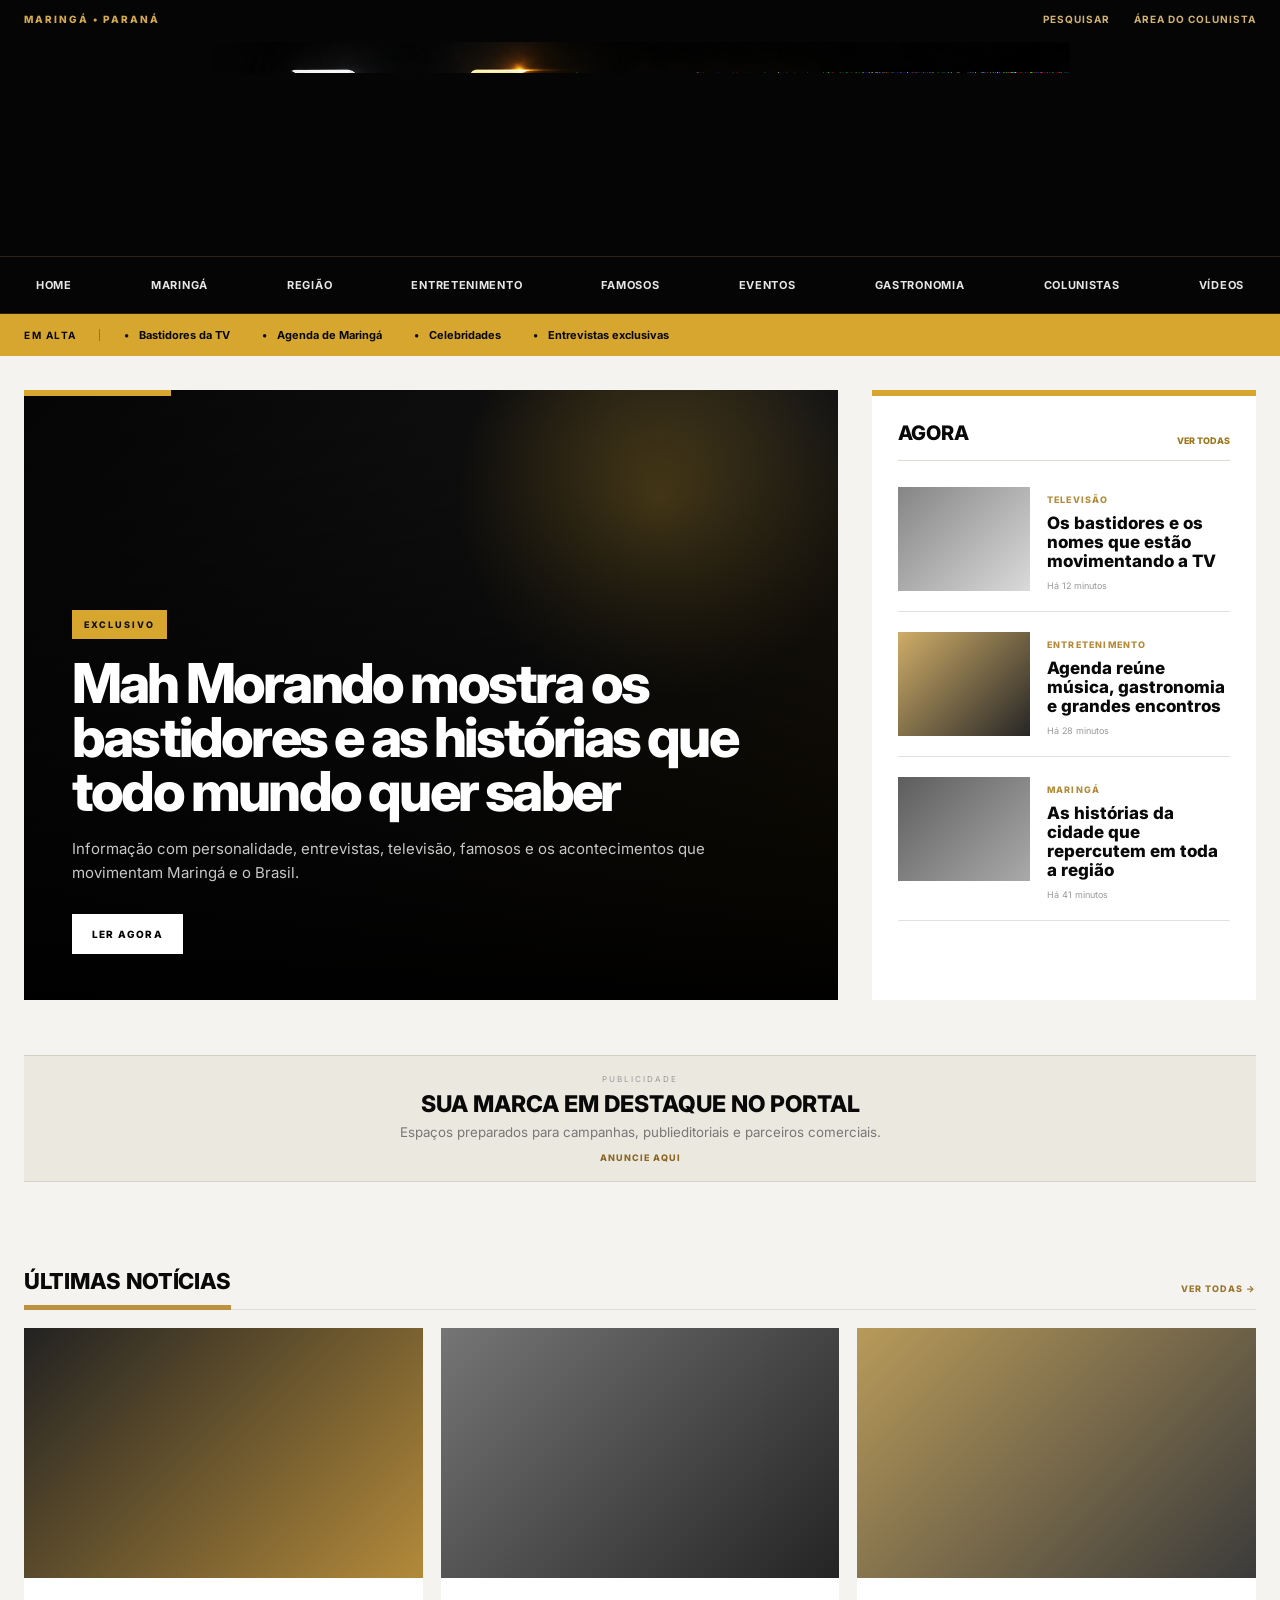
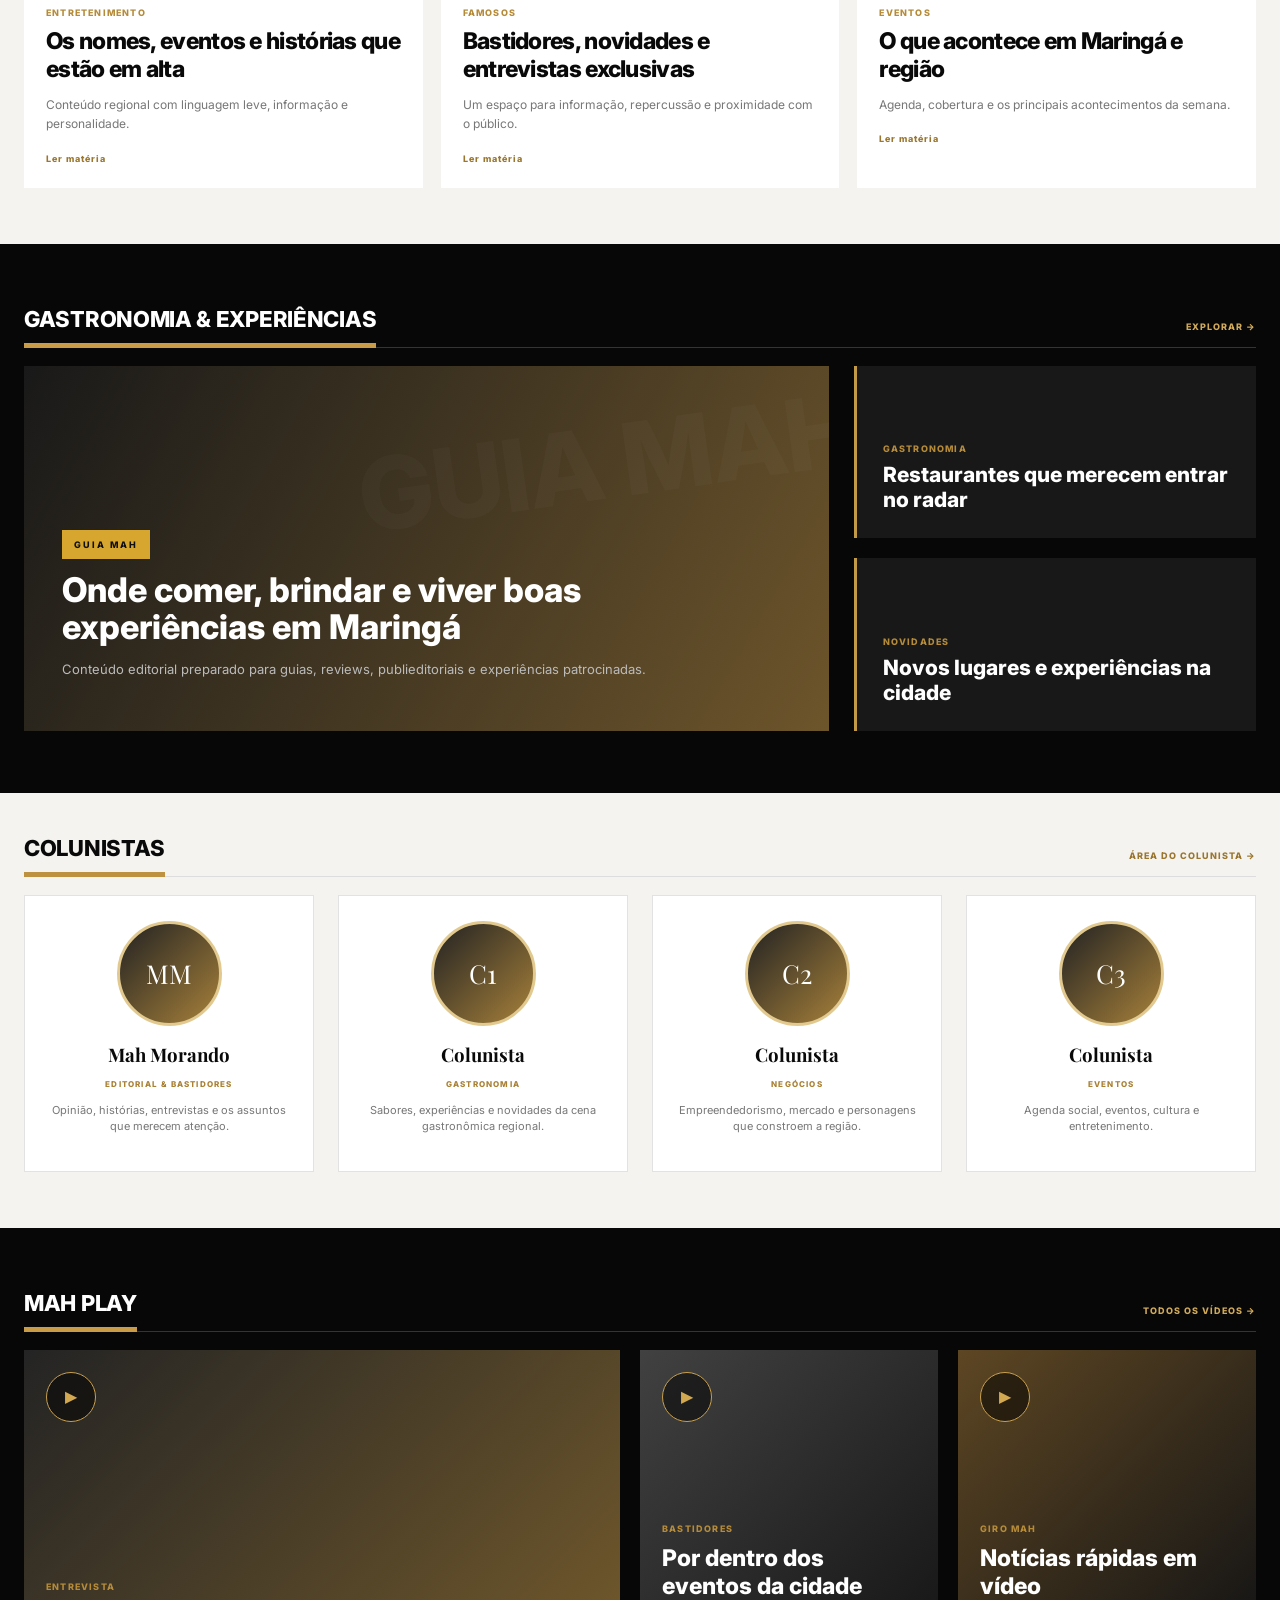
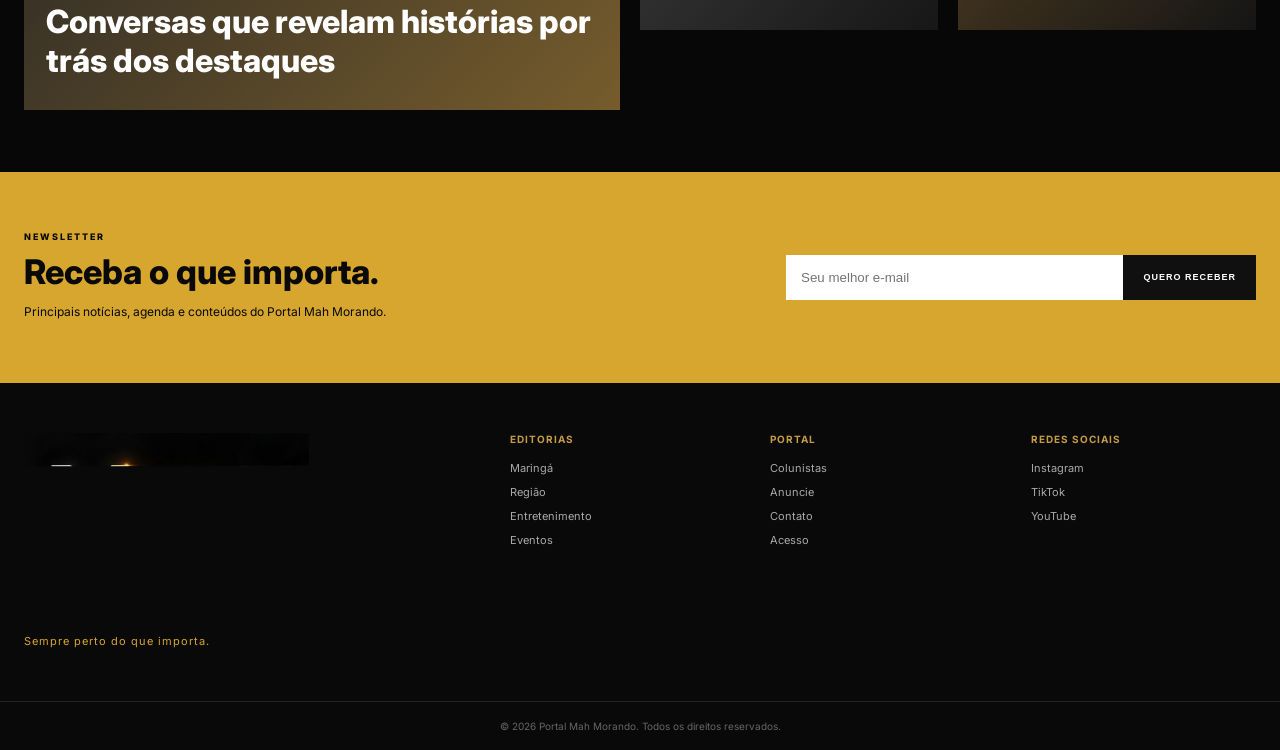
==== commit edc87692: "Reestrutura portal com visual editorial" ====
--- a/index.html
+++ b/index.html
@@ -62,24 +62,36 @@
         </div>
       </div>
     </nav>
+
+    <div class="trending" aria-label="Assuntos em alta">
+      <div class="container trending-inner">
+        <strong>EM ALTA</strong>
+        <div class="trending-links">
+          <a href="#entretenimento">Bastidores da TV</a>
+          <a href="#eventos">Agenda de Maringá</a>
+          <a href="#famosos">Celebridades</a>
+          <a href="#videos">Entrevistas exclusivas</a>
+        </div>
+      </div>
+    </div>
   </header>
 
   <main id="conteudo">
     <section class="hero container" id="maringa">
       <article class="lead-story">
         <div class="lead-content">
-          <span class="tag">DESTAQUE</span>
-          <h1>Um novo jeito de acompanhar o que movimenta Maringá</h1>
-          <p>Notícias, bastidores, entrevistas, eventos e os personagens que fazem parte da cidade e da região.</p>
-          <a class="button" href="#ultimas">VER DESTAQUES</a>
+          <span class="tag">EXCLUSIVO</span>
+          <h1>Mah Morando mostra os bastidores e as histórias que todo mundo quer saber</h1>
+          <p>Informação com personalidade, entrevistas, televisão, famosos e os acontecimentos que movimentam Maringá e o Brasil.</p>
+          <a class="button" href="#ultimas">LER AGORA</a>
         </div>
       </article>
 
       <aside class="highlight-column" id="regiao" aria-label="Destaques do portal">
-        <div class="title-row"><h2>DESTAQUES</h2></div>
-        <article class="highlight"><div class="highlight-image image-one"></div><div><span>MARINGÁ</span><h3>Os principais assuntos que movimentam a cidade</h3></div></article>
-        <article class="highlight"><div class="highlight-image image-two"></div><div><span>EVENTOS</span><h3>Agenda, cultura, música e experiências</h3></div></article>
-        <article class="highlight"><div class="highlight-image image-three"></div><div><span>REGIÃO</span><h3>Notícias e histórias do Norte do Paraná</h3></div></article>
+        <div class="title-row"><h2>AGORA</h2><a href="#ultimas">Ver todas</a></div>
+        <article class="highlight"><div class="highlight-image image-one"></div><div><span>TELEVISÃO</span><h3>Os bastidores e os nomes que estão movimentando a TV</h3><small>Há 12 minutos</small></div></article>
+        <article class="highlight"><div class="highlight-image image-two"></div><div><span>ENTRETENIMENTO</span><h3>Agenda reúne música, gastronomia e grandes encontros</h3><small>Há 28 minutos</small></div></article>
+        <article class="highlight"><div class="highlight-image image-three"></div><div><span>MARINGÁ</span><h3>As histórias da cidade que repercutem em toda a região</h3><small>Há 41 minutos</small></div></article>
       </aside>
     </section>
 
--- a/styles.css
+++ b/styles.css
@@ -20,3 +20,32 @@
 .footer-brand p{color:#a78b52;letter-spacing:1px}
 @media(max-width:900px){.brand-row{min-height:132px}.brand-logo{width:min(620px,88vw);height:118px}}
 @media(max-width:620px){.brand-row{min-height:104px}.brand-logo{width:100%;height:90px;object-position:center}.lead-story{background-position:150% 12%;background-size:92% auto}}
+
+/* Redesign editorial 2026 */
+:root{--ink:#090909;--paper:#f4f3ef;--gold:#d7a62f;--gold-dark:#9d7418;--line:#ddd9cf;--muted:#6f6d68}
+body{background:var(--paper);color:var(--ink)}
+.container{width:min(1280px,calc(100% - 48px))}
+.topbar{background:#050505;border:0}.topbar-inner{height:38px}.topbar-inner>span{font-weight:800}.top-actions a,.top-search{text-transform:uppercase;font-weight:700}
+.brand-area{background:#050505;border:0}
+.brand-row{min-height:218px;justify-content:center;padding:0}
+.brand{position:relative;display:block;width:min(860px,82vw);height:210px;overflow:hidden;margin:auto}
+.brand-logo{position:absolute;left:0;top:0;width:100%;max-width:none;height:auto;object-fit:initial;filter:none;transform:translateY(-12%)}
+.mah-box{display:none}
+.nav{border:0;box-shadow:none;background:#050505;position:sticky;border-top:1px solid #2a2418;border-bottom:1px solid #2a2418}
+.nav-wrap{min-height:54px}.nav-links{gap:0;justify-content:space-between}.nav-links a{font-size:11px;letter-spacing:.7px;padding:21px 12px 18px;border-bottom:3px solid transparent}.nav-links a:hover,.nav-links a:focus-visible{color:var(--gold);border-color:var(--gold)}
+.trending{background:var(--gold);color:#080808}.trending-inner{min-height:42px;display:flex;align-items:center;gap:24px;overflow:hidden}.trending strong{font-size:10px;letter-spacing:1.5px;padding-right:22px;border-right:1px solid rgba(0,0,0,.28);white-space:nowrap}.trending-links{display:flex;align-items:center;gap:32px;white-space:nowrap;overflow:auto;scrollbar-width:none}.trending-links a{color:#080808;text-decoration:none;font-size:11px;font-weight:700}.trending-links a:before{content:"•";margin-right:10px}
+.hero{grid-template-columns:minmax(0,1.8fr) minmax(310px,.85fr);gap:34px;padding-top:34px;padding-bottom:20px}
+.lead-story{min-height:610px;border:0;border-radius:0;background:linear-gradient(135deg,#050505 0%,#181818 58%,#3a2a0a 100%)}
+.lead-story:before{background:linear-gradient(0deg,rgba(0,0,0,.98) 0%,rgba(0,0,0,.62) 53%,rgba(0,0,0,.12) 100%),radial-gradient(circle at 78% 18%,rgba(215,166,47,.38),transparent 25%)}
+.lead-story:after{border:0;background:linear-gradient(90deg,var(--gold) 0 18%,transparent 18%) left top/100% 6px no-repeat}
+.lead-content{left:48px;bottom:46px;width:min(760px,86%)}
+.lead-content h1{font-family:Inter,Arial,sans-serif;font-size:clamp(42px,4.3vw,66px);font-weight:800;letter-spacing:-2.8px;line-height:.98;margin:18px 0}
+.lead-content p{font-size:15px;max-width:700px}.tag{background:var(--gold);padding:9px 12px}.button{background:#fff;color:#050505;padding:14px 20px}.button:hover{background:var(--gold)}
+.highlight-column{background:#fff;padding:25px 26px 12px;border-top:6px solid var(--gold)}
+.title-row{margin-bottom:6px;border-color:var(--line)}.title-row h2{font-family:Inter,Arial,sans-serif;font-size:20px;font-weight:800;border:0;padding-bottom:16px}.title-row a{font-size:9px;text-transform:uppercase;color:var(--gold-dark);text-decoration:none;font-weight:800}
+.highlight{grid-template-columns:132px 1fr;gap:17px;padding:20px 0}.highlight-image{height:104px;border-radius:0}.highlight h3{font-family:Inter,Arial,sans-serif;font-size:17px;font-weight:800;line-height:1.12;margin-top:7px}.highlight small{display:block;margin-top:9px;color:#999;font-size:9px}
+.ad{background:#ebe8df;border:0;border-top:1px solid #d5d0c5;border-bottom:1px solid #d5d0c5}.ad strong,.newsletter h2{font-family:Inter,Arial,sans-serif;font-weight:800}
+.section{padding-top:42px}.section-header h2,.title-row h2{letter-spacing:-.3px}.section-header h2{font-size:22px;font-weight:800;border-bottom-width:5px}.news-grid{gap:18px}.news-card{border:0}.news-image{height:250px}.news-copy{padding:22px}.news-copy h3{font-family:Inter,Arial,sans-serif;font-size:23px;font-weight:800;letter-spacing:-.7px}.black-section,.videos{background:#070707}.feature-big h2,.feature-side h3,.video-card h3{font-family:Inter,Arial,sans-serif;font-weight:800}.newsletter{background:var(--gold)}
+.footer-brand img{width:300px;height:auto;max-height:190px;object-fit:contain}.footer-brand p{color:#d7a62f}
+@media(max-width:900px){.container{width:min(calc(100% - 32px),1280px)}.brand-row{min-height:175px}.brand{width:min(700px,92vw);height:170px}.hero{grid-template-columns:1fr}.highlight-column{display:block}.nav-wrap{justify-content:space-between}.menu-button{display:block;margin-left:auto}.trending-inner{gap:14px}.lead-story{min-height:540px}.brand-logo{height:auto}}
+@media(max-width:620px){.container{width:calc(100% - 24px)}.brand-row{min-height:122px}.brand{width:96vw;height:118px}.brand-logo{width:100%;height:auto;object-position:initial;transform:translateY(-10%)}.hero{padding-top:14px;gap:18px}.lead-story{min-height:500px;background:linear-gradient(145deg,#050505,#2d2108)}.lead-content{left:24px;bottom:28px;width:86%}.lead-content h1{font-size:38px;letter-spacing:-1.7px}.highlight-column{padding:20px 18px 8px}.highlight{grid-template-columns:108px 1fr}.highlight-image{height:92px}.highlight h3{font-size:15px}.trending-inner{min-height:38px}.trending-links{gap:18px}.footer-grid{grid-template-columns:1fr}.footer-brand img{width:230px}}
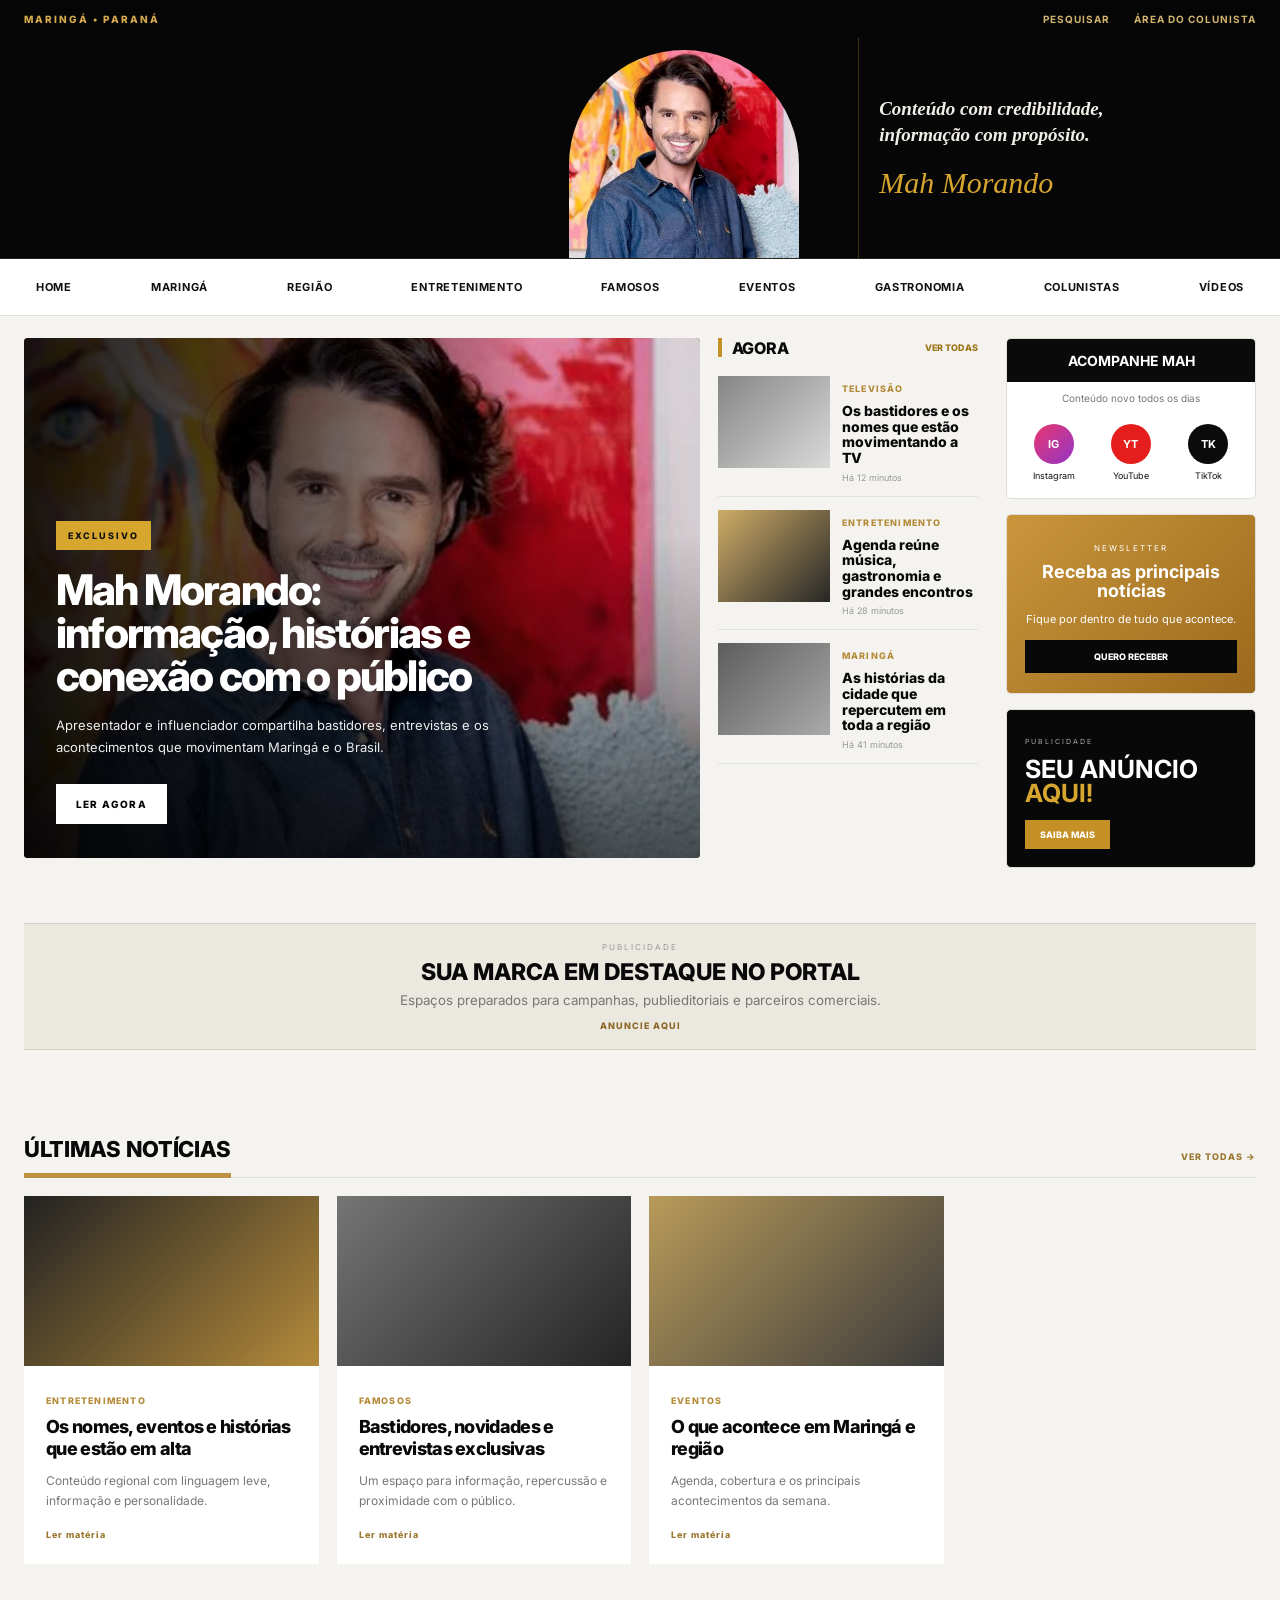
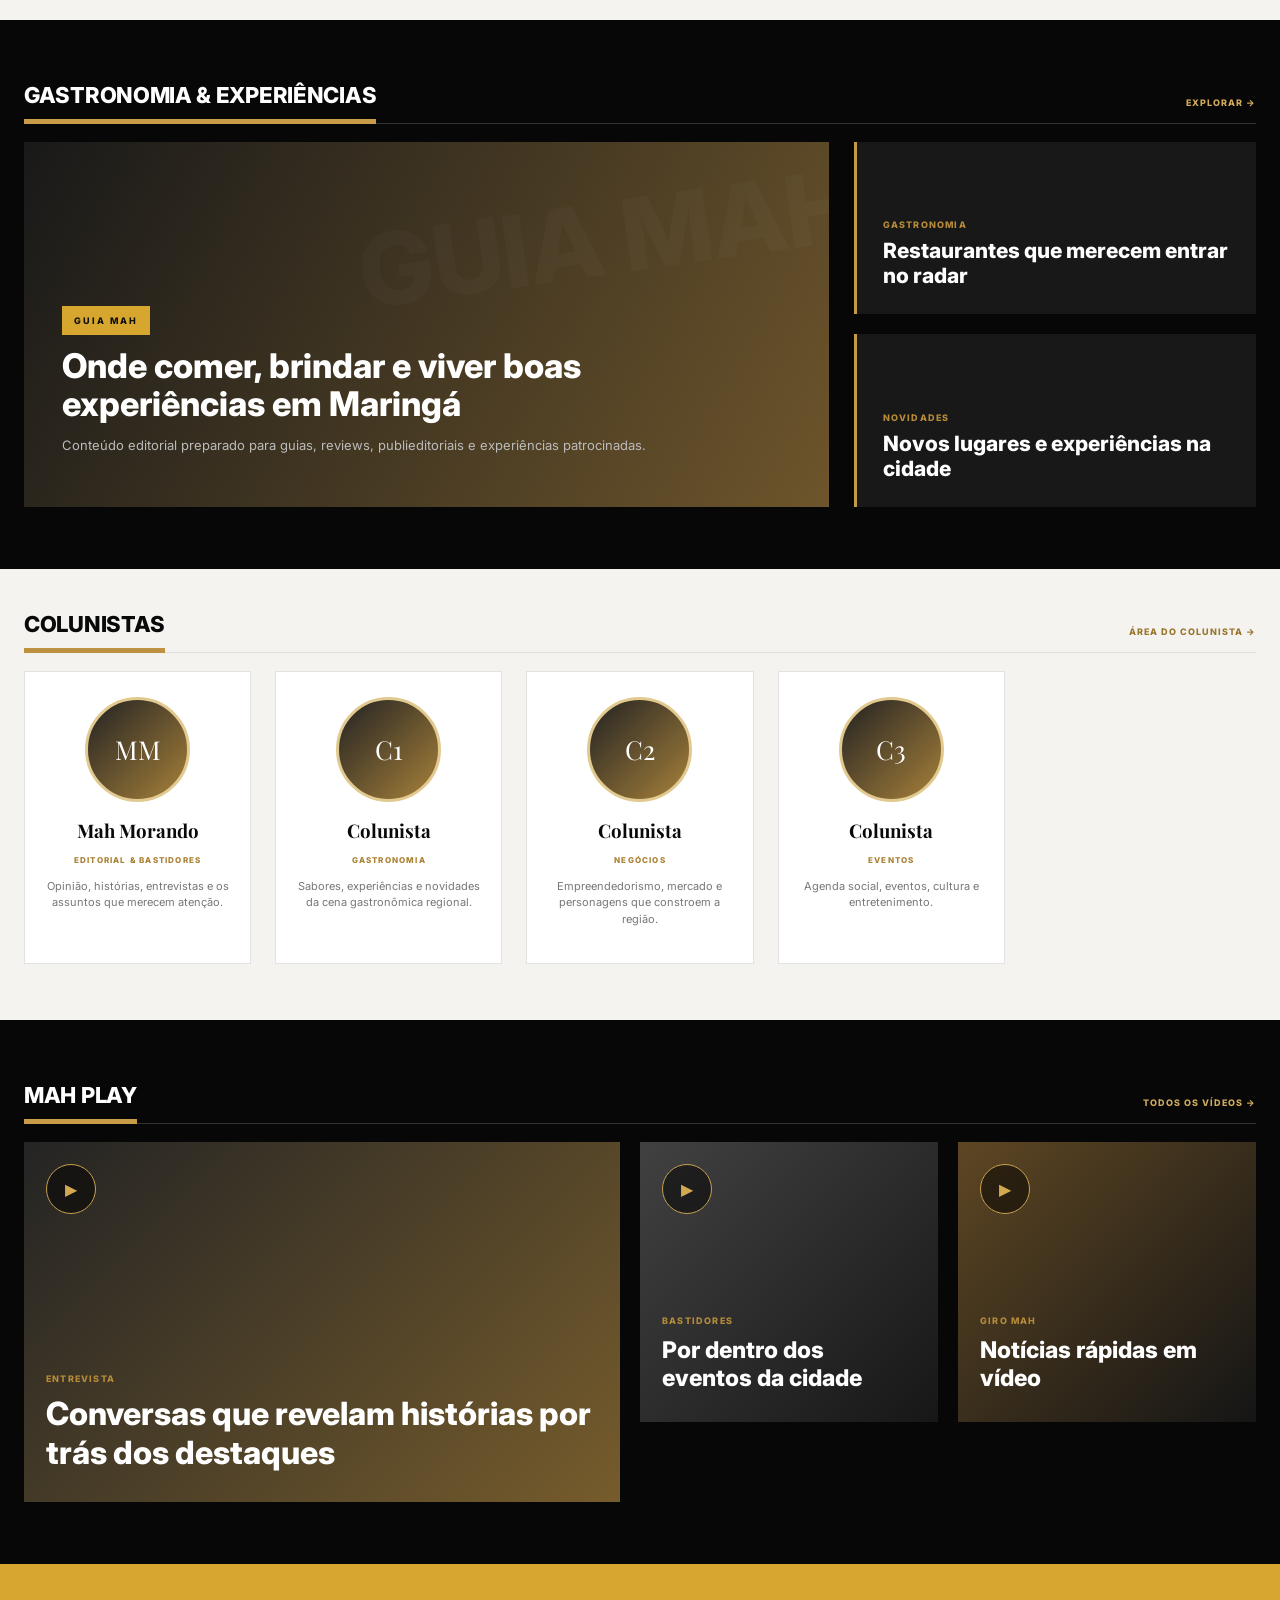
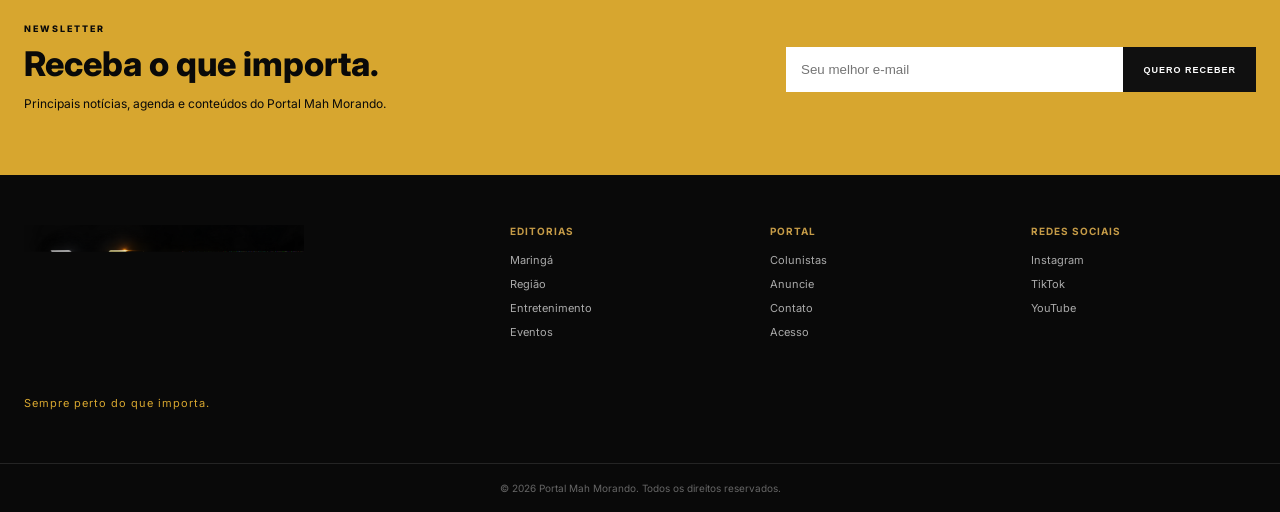
==== commit 96ac8845: "Aplica logo oficial e foto de Mah Morando" ====
--- a/index.html
+++ b/index.html
@@ -9,7 +9,7 @@
   <meta property="og:title" content="Portal Mah Morando">
   <meta property="og:description" content="Notícia, entretenimento e conexões em Maringá e região.">
   <meta property="og:type" content="website">
-  <meta property="og:image" content="assets/logo-portal-mah-morando.png">
+  <meta property="og:image" content="assets/logo-mah-morando-oficial.png">
   <title>Portal Mah Morando | Notícias, entretenimento e conexões</title>
   <link rel="preconnect" href="https://fonts.googleapis.com">
   <link rel="preconnect" href="https://fonts.gstatic.com" crossorigin>
@@ -33,15 +33,16 @@
     <div class="brand-area">
       <div class="container brand-row">
         <a href="index.html" class="brand" aria-label="Portal Mah Morando - início">
-          <img class="brand-logo" src="assets/logo-portal-mah-morando.png" alt="Portal Mah Morando — notícia, entretenimento e conexões">
+          <img class="brand-logo" src="assets/logo-mah-morando-oficial.png" alt="Portal Mah Morando — notícia, entretenimento e conexões">
         </a>
 
-        <div class="mah-box">
-          <div class="mah-photo" aria-hidden="true">M</div>
-          <div>
-            <b>Sempre perto do que importa.</b>
-            <span>Informação, entretenimento e conexões com a presença de Mah Morando.</span>
-          </div>
+        <div class="brand-person" aria-hidden="true">
+          <img src="assets/mah-morando-perfil.png" alt="">
+        </div>
+
+        <div class="brand-message">
+          <strong>Conteúdo com credibilidade,<br>informação com propósito.</strong>
+          <span>Mah Morando</span>
         </div>
       </div>
     </div>
@@ -79,10 +80,11 @@
   <main id="conteudo">
     <section class="hero container" id="maringa">
       <article class="lead-story">
+        <img class="lead-person" src="assets/mah-morando-perfil.png" alt="Mah Morando">
         <div class="lead-content">
           <span class="tag">EXCLUSIVO</span>
-          <h1>Mah Morando mostra os bastidores e as histórias que todo mundo quer saber</h1>
-          <p>Informação com personalidade, entrevistas, televisão, famosos e os acontecimentos que movimentam Maringá e o Brasil.</p>
+          <h1>Mah Morando: informação, histórias e conexão com o público</h1>
+          <p>Apresentador e influenciador compartilha bastidores, entrevistas e os acontecimentos que movimentam Maringá e o Brasil.</p>
           <a class="button" href="#ultimas">LER AGORA</a>
         </div>
       </article>
@@ -92,6 +94,29 @@
         <article class="highlight"><div class="highlight-image image-one"></div><div><span>TELEVISÃO</span><h3>Os bastidores e os nomes que estão movimentando a TV</h3><small>Há 12 minutos</small></div></article>
         <article class="highlight"><div class="highlight-image image-two"></div><div><span>ENTRETENIMENTO</span><h3>Agenda reúne música, gastronomia e grandes encontros</h3><small>Há 28 minutos</small></div></article>
         <article class="highlight"><div class="highlight-image image-three"></div><div><span>MARINGÁ</span><h3>As histórias da cidade que repercutem em toda a região</h3><small>Há 41 minutos</small></div></article>
+      </aside>
+
+      <aside class="social-rail" aria-label="Acompanhe Mah Morando">
+        <section class="follow-card">
+          <h2>ACOMPANHE MAH</h2>
+          <p>Conteúdo novo todos os dias</p>
+          <div class="social-buttons">
+            <a href="#" aria-label="Instagram"><b>IG</b><span>Instagram</span></a>
+            <a href="#" aria-label="YouTube"><b>YT</b><span>YouTube</span></a>
+            <a href="#" aria-label="TikTok"><b>TK</b><span>TikTok</span></a>
+          </div>
+        </section>
+        <section class="rail-newsletter">
+          <span>NEWSLETTER</span>
+          <h2>Receba as principais notícias</h2>
+          <p>Fique por dentro de tudo que acontece.</p>
+          <a href="#newsletterEmail">QUERO RECEBER</a>
+        </section>
+        <section class="rail-ad">
+          <small>PUBLICIDADE</small>
+          <strong>SEU ANÚNCIO<br><em>AQUI!</em></strong>
+          <a href="mailto:comercial@portalmarmorando.com.br">SAIBA MAIS</a>
+        </section>
       </aside>
     </section>
 
@@ -152,7 +177,7 @@
 
   <footer>
     <div class="container footer-grid">
-      <div class="footer-brand"><img src="assets/logo-portal-mah-morando.png" alt="Portal Mah Morando"><p>Sempre perto do que importa.</p></div>
+      <div class="footer-brand"><img src="assets/logo-mah-morando-oficial.png" alt="Portal Mah Morando"><p>Sempre perto do que importa.</p></div>
       <div><b>EDITORIAS</b><a href="#maringa">Maringá</a><a href="#regiao">Região</a><a href="#entretenimento">Entretenimento</a><a href="#eventos">Eventos</a></div>
       <div><b>PORTAL</b><a href="#colunistas">Colunistas</a><a href="mailto:comercial@portalmarmorando.com.br">Anuncie</a><a href="mailto:contato@portalmarmorando.com.br">Contato</a><a href="login.html">Acesso</a></div>
       <div><b>REDES SOCIAIS</b><a href="#">Instagram</a><a href="#">TikTok</a><a href="#">YouTube</a></div>
--- a/styles.css
+++ b/styles.css
@@ -49,3 +49,30 @@
 .footer-brand img{width:300px;height:auto;max-height:190px;object-fit:contain}.footer-brand p{color:#d7a62f}
 @media(max-width:900px){.container{width:min(calc(100% - 32px),1280px)}.brand-row{min-height:175px}.brand{width:min(700px,92vw);height:170px}.hero{grid-template-columns:1fr}.highlight-column{display:block}.nav-wrap{justify-content:space-between}.menu-button{display:block;margin-left:auto}.trending-inner{gap:14px}.lead-story{min-height:540px}.brand-logo{height:auto}}
 @media(max-width:620px){.container{width:calc(100% - 24px)}.brand-row{min-height:122px}.brand{width:96vw;height:118px}.brand-logo{width:100%;height:auto;object-position:initial;transform:translateY(-10%)}.hero{padding-top:14px;gap:18px}.lead-story{min-height:500px;background:linear-gradient(145deg,#050505,#2d2108)}.lead-content{left:24px;bottom:28px;width:86%}.lead-content h1{font-size:38px;letter-spacing:-1.7px}.highlight-column{padding:20px 18px 8px}.highlight{grid-template-columns:108px 1fr}.highlight-image{height:92px}.highlight h3{font-size:15px}.trending-inner{min-height:38px}.trending-links{gap:18px}.footer-grid{grid-template-columns:1fr}.footer-brand img{width:230px}}
+
+/* Layout com foto oficial e composição editorial */
+.brand-area{background:#060606;overflow:hidden}
+.brand-row{min-height:220px;display:grid;grid-template-columns:minmax(380px,1.1fr) 300px minmax(320px,.9fr);align-items:stretch;gap:24px}
+.brand{position:relative;width:100%;height:220px;margin:0;overflow:hidden}
+.brand-logo{position:absolute;width:520px;max-width:none;height:auto;left:-12px;top:-65px;transform:none;filter:none}
+.brand-person{height:220px;align-self:end;overflow:hidden;position:relative;background:radial-gradient(circle at 50% 65%,rgba(215,166,47,.2),transparent 55%)}
+.brand-person img{width:230px;height:230px;object-fit:cover;object-position:center 18%;display:block;margin:12px auto 0;border-radius:120px 120px 0 0;filter:saturate(.9) contrast(1.05)}
+.brand-message{display:flex;flex-direction:column;justify-content:center;align-items:flex-start;color:#fff;padding-left:20px;border-left:1px solid rgba(215,166,47,.28)}
+.brand-message strong{font-family:"Playfair Display",serif;font-size:19px;font-style:italic;font-weight:700;line-height:1.35;color:#f1eee8}
+.brand-message span{font-family:"Playfair Display",serif;font-size:30px;font-style:italic;color:#d7a62f;margin-top:18px}
+.nav{background:#fff;border-bottom:1px solid #ddd;color:#111;position:sticky}.nav-links a{color:#111}.nav-links a:hover,.nav-links a:focus-visible{color:#a8750e}.menu-button{color:#111}
+.trending{display:none}
+.hero{grid-template-columns:minmax(0,1.7fr) minmax(270px,.68fr) minmax(250px,.62fr);gap:18px;padding-top:22px;align-items:start}
+.lead-story{min-height:520px;background:#111;border-radius:4px;isolation:isolate}
+.lead-story:before{z-index:1;background:linear-gradient(90deg,rgba(0,0,0,.9) 0%,rgba(0,0,0,.55) 48%,rgba(0,0,0,.08) 75%),linear-gradient(0deg,rgba(0,0,0,.62),transparent 62%)}
+.lead-story:after{display:none}
+.lead-person{position:absolute;inset:0;width:100%;height:100%;object-fit:cover;object-position:70% 25%;z-index:0;filter:saturate(.85) contrast(1.02)}
+.lead-content{z-index:2;left:32px;bottom:34px;width:min(560px,68%)}
+.lead-content h1{font-size:clamp(34px,3.3vw,50px);letter-spacing:-1.8px;line-height:1.02}.lead-content p{font-size:13px;max-width:520px;color:#eee}
+.highlight-column{padding:0 10px 0 0;background:transparent;border-top:0}.title-row{border:0;border-left:4px solid #c59026;padding-left:10px}.title-row h2{padding:0;font-size:16px}.title-row a{margin-left:auto}.highlight{grid-template-columns:112px 1fr;padding:13px 0;gap:12px}.highlight-image{height:92px}.highlight h3{font-size:14px}.highlight small{margin-top:6px}
+.social-rail{display:grid;gap:15px}.follow-card,.rail-newsletter,.rail-ad{background:#fff;border:1px solid #e0ddd6;border-radius:5px;overflow:hidden;text-align:center}.follow-card h2{font-size:14px;margin:0;padding:13px;background:#0a0a0a;color:#fff}.follow-card p{font-size:10px;color:#777}.social-buttons{display:grid;grid-template-columns:repeat(3,1fr);padding:10px 12px 17px;gap:8px}.social-buttons a{text-decoration:none;color:#111;display:flex;flex-direction:column;align-items:center;gap:6px}.social-buttons b{width:40px;height:40px;border-radius:50%;display:grid;place-items:center;background:#0b0b0b;color:#fff;font-size:11px}.social-buttons a:first-child b{background:linear-gradient(135deg,#e83770,#9335c5)}.social-buttons a:nth-child(2) b{background:#e51d1d}.social-buttons span{font-size:9px}.rail-newsletter{background:linear-gradient(135deg,#c9963c,#9b691c);color:#fff;padding:20px 18px}.rail-newsletter>span{font-size:8px;letter-spacing:2px}.rail-newsletter h2{font-size:18px;line-height:1.05;margin:8px 0}.rail-newsletter p{font-size:11px}.rail-newsletter a,.rail-ad a{display:block;background:#080808;color:#fff;text-decoration:none;font-size:9px;font-weight:800;padding:11px;margin-top:14px}.rail-ad{background:#080808;color:#fff;padding:18px;text-align:left}.rail-ad small{font-size:7px;color:#aaa;letter-spacing:2px}.rail-ad strong{display:block;font-size:25px;line-height:.95;margin:10px 0}.rail-ad strong em{font-style:normal;color:#d7a62f}.rail-ad a{display:inline-block;background:#c59026;margin:5px 0 0;padding:9px 15px}
+.news-grid{grid-template-columns:repeat(4,1fr)}.news-image{height:170px}.news-copy h3{font-size:18px}.columnists{grid-template-columns:repeat(5,1fr)}
+.footer-brand img{width:280px;height:160px;object-fit:cover;object-position:center 22%}
+@media(max-width:1100px){.brand-row{grid-template-columns:1fr 250px}.brand-message{display:none}.hero{grid-template-columns:minmax(0,1.55fr) minmax(280px,.75fr)}.social-rail{grid-column:1/-1;grid-template-columns:repeat(3,1fr)}.news-grid{grid-template-columns:repeat(2,1fr)}.columnists{grid-template-columns:repeat(3,1fr)}}
+@media(max-width:760px){.brand-row{min-height:150px;grid-template-columns:1fr 145px;gap:0}.brand{height:150px}.brand-logo{width:350px;top:-43px;left:-10px}.brand-person{height:150px}.brand-person img{width:145px;height:150px;margin:0;border-radius:80px 80px 0 0}.hero{grid-template-columns:1fr}.lead-story{min-height:500px}.highlight-column{padding:16px;background:#fff}.social-rail{grid-template-columns:1fr}.news-grid,.columnists{grid-template-columns:1fr 1fr}.lead-content{width:82%}}
+@media(max-width:520px){.brand-row{min-height:112px;grid-template-columns:1fr 105px}.brand{height:112px}.brand-logo{width:265px;top:-30px}.brand-person{height:112px}.brand-person img{width:108px;height:112px}.lead-story{min-height:460px}.lead-person{object-position:62% center}.lead-content{left:22px;bottom:24px;width:88%}.lead-content h1{font-size:34px}.news-grid,.columnists{grid-template-columns:1fr}.social-rail{display:grid}}
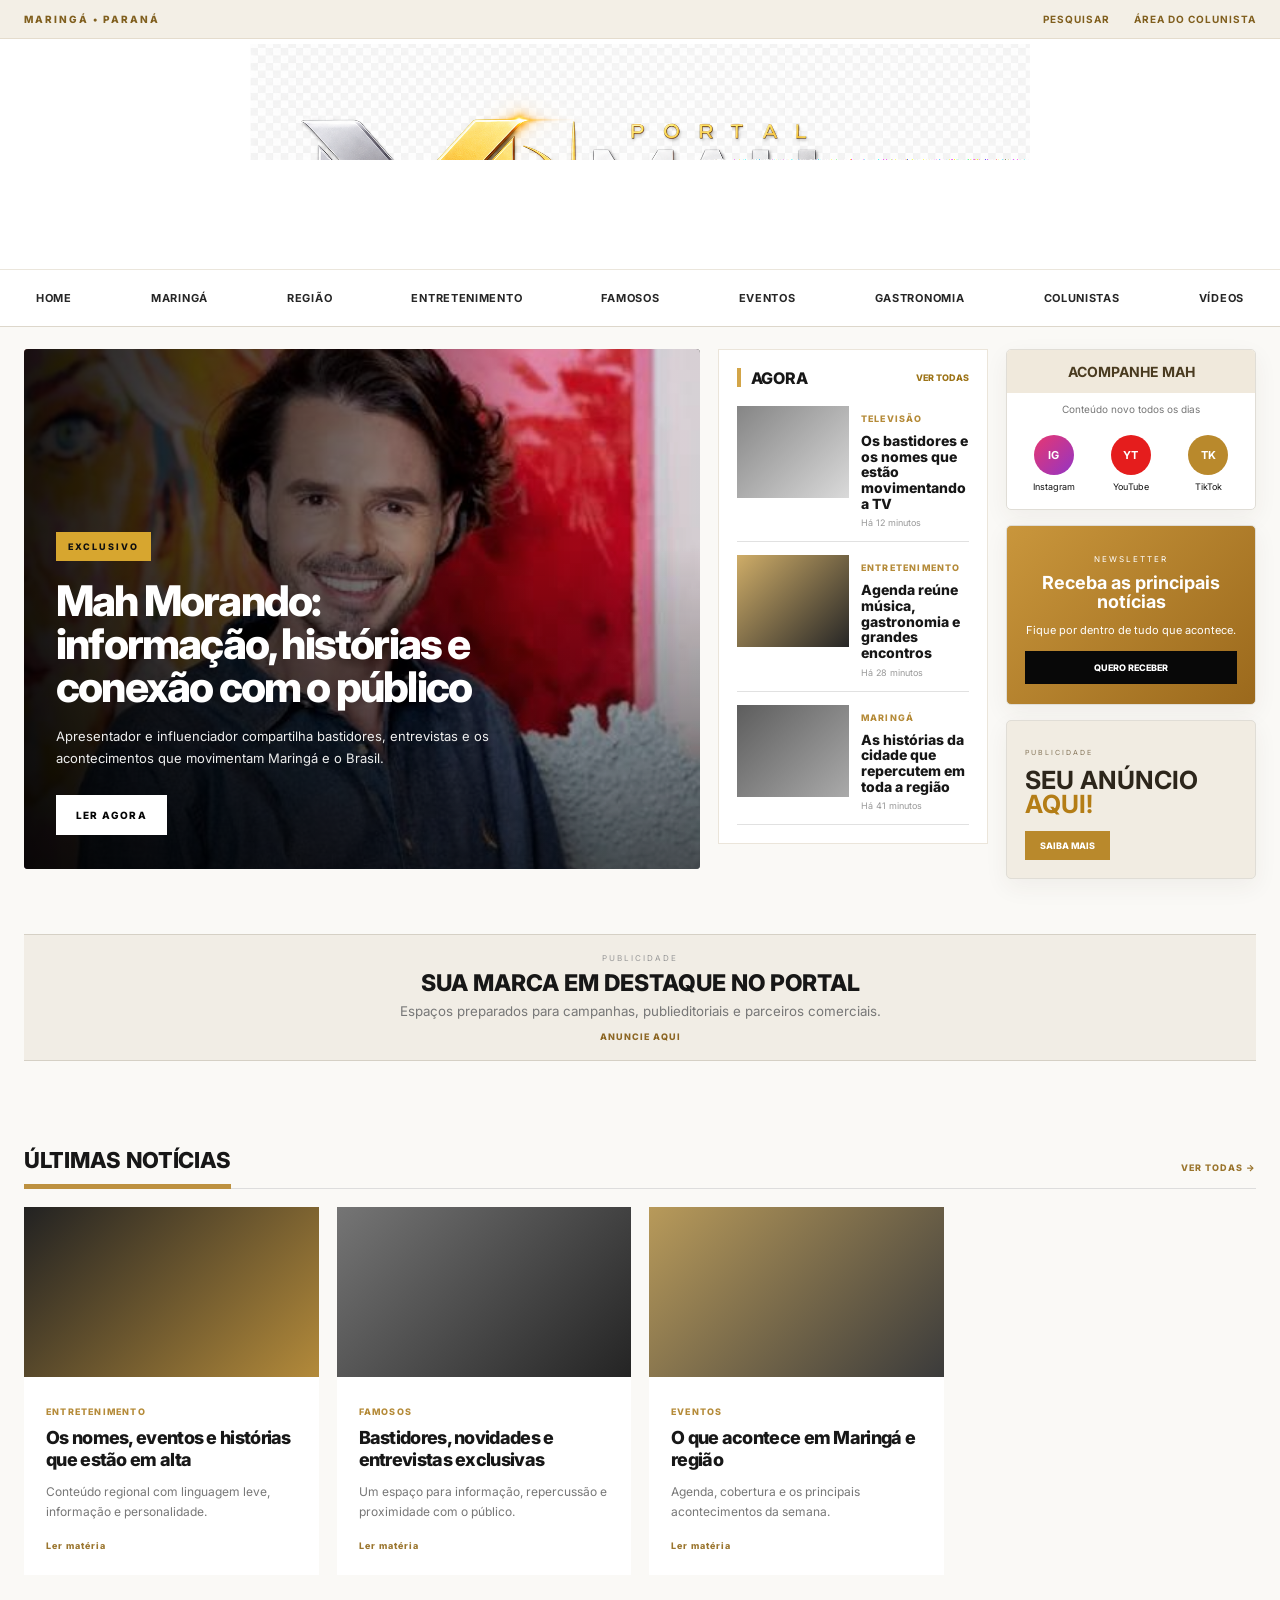
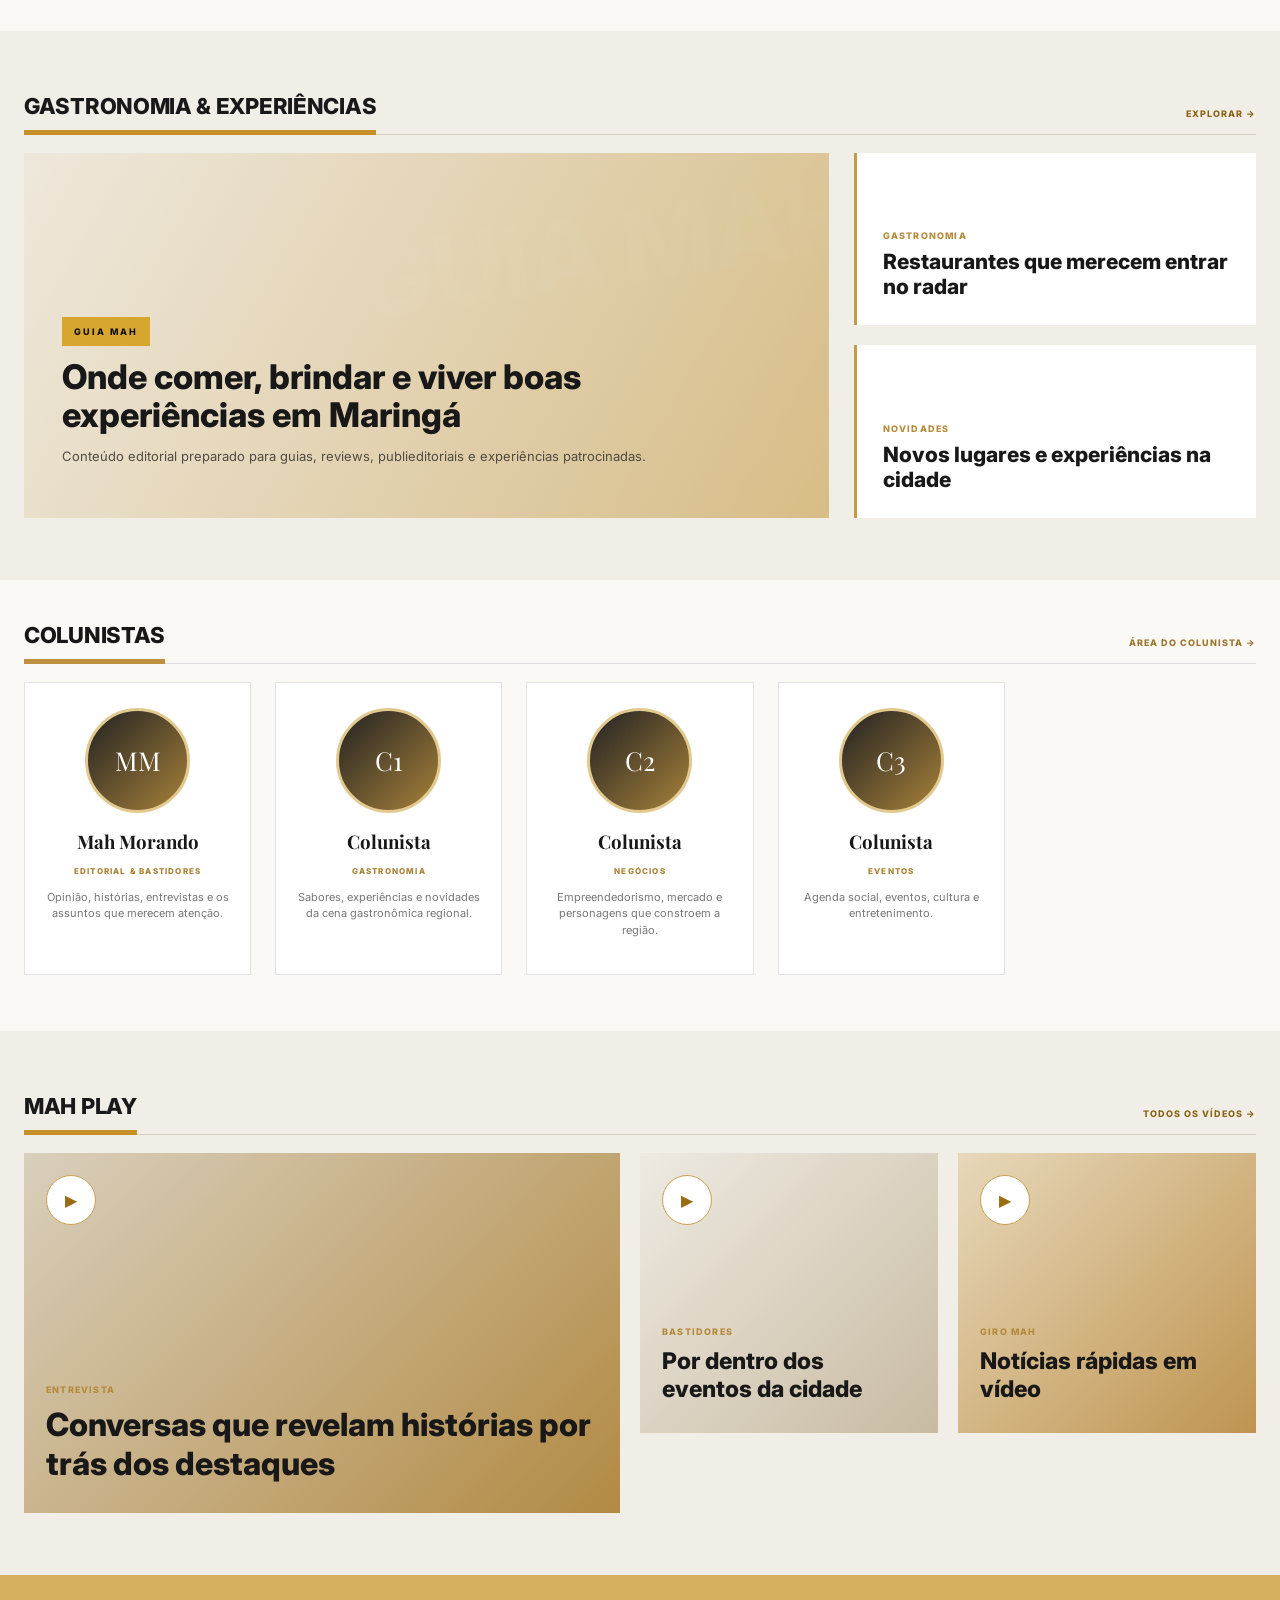
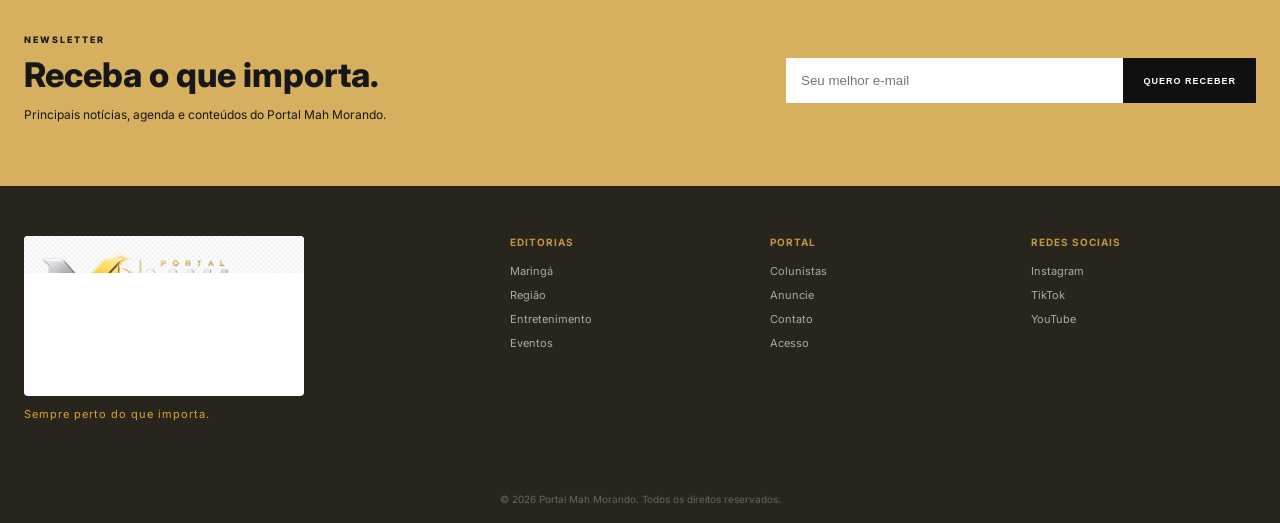
==== commit 8bebff1e: "Adota cabeçalho clean com nova logo" ====
--- a/index.html
+++ b/index.html
@@ -9,7 +9,7 @@
   <meta property="og:title" content="Portal Mah Morando">
   <meta property="og:description" content="Notícia, entretenimento e conexões em Maringá e região.">
   <meta property="og:type" content="website">
-  <meta property="og:image" content="assets/logo-mah-morando-oficial.png">
+  <meta property="og:image" content="assets/logo-mah-morando-clean.png">
   <title>Portal Mah Morando | Notícias, entretenimento e conexões</title>
   <link rel="preconnect" href="https://fonts.googleapis.com">
   <link rel="preconnect" href="https://fonts.gstatic.com" crossorigin>
@@ -33,17 +33,8 @@
     <div class="brand-area">
       <div class="container brand-row">
         <a href="index.html" class="brand" aria-label="Portal Mah Morando - início">
-          <img class="brand-logo" src="assets/logo-mah-morando-oficial.png" alt="Portal Mah Morando — notícia, entretenimento e conexões">
+          <img class="brand-logo" src="assets/logo-mah-morando-clean.png" alt="Portal Mah Morando — notícia, entretenimento e conexões">
         </a>
-
-        <div class="brand-person" aria-hidden="true">
-          <img src="assets/mah-morando-perfil.png" alt="">
-        </div>
-
-        <div class="brand-message">
-          <strong>Conteúdo com credibilidade,<br>informação com propósito.</strong>
-          <span>Mah Morando</span>
-        </div>
       </div>
     </div>
 
@@ -177,7 +168,7 @@
 
   <footer>
     <div class="container footer-grid">
-      <div class="footer-brand"><img src="assets/logo-mah-morando-oficial.png" alt="Portal Mah Morando"><p>Sempre perto do que importa.</p></div>
+      <div class="footer-brand"><img src="assets/logo-mah-morando-clean.png" alt="Portal Mah Morando"><p>Sempre perto do que importa.</p></div>
       <div><b>EDITORIAS</b><a href="#maringa">Maringá</a><a href="#regiao">Região</a><a href="#entretenimento">Entretenimento</a><a href="#eventos">Eventos</a></div>
       <div><b>PORTAL</b><a href="#colunistas">Colunistas</a><a href="mailto:comercial@portalmarmorando.com.br">Anuncie</a><a href="mailto:contato@portalmarmorando.com.br">Contato</a><a href="login.html">Acesso</a></div>
       <div><b>REDES SOCIAIS</b><a href="#">Instagram</a><a href="#">TikTok</a><a href="#">YouTube</a></div>
--- a/styles.css
+++ b/styles.css
@@ -76,3 +76,22 @@
 @media(max-width:1100px){.brand-row{grid-template-columns:1fr 250px}.brand-message{display:none}.hero{grid-template-columns:minmax(0,1.55fr) minmax(280px,.75fr)}.social-rail{grid-column:1/-1;grid-template-columns:repeat(3,1fr)}.news-grid{grid-template-columns:repeat(2,1fr)}.columnists{grid-template-columns:repeat(3,1fr)}}
 @media(max-width:760px){.brand-row{min-height:150px;grid-template-columns:1fr 145px;gap:0}.brand{height:150px}.brand-logo{width:350px;top:-43px;left:-10px}.brand-person{height:150px}.brand-person img{width:145px;height:150px;margin:0;border-radius:80px 80px 0 0}.hero{grid-template-columns:1fr}.lead-story{min-height:500px}.highlight-column{padding:16px;background:#fff}.social-rail{grid-template-columns:1fr}.news-grid,.columnists{grid-template-columns:1fr 1fr}.lead-content{width:82%}}
 @media(max-width:520px){.brand-row{min-height:112px;grid-template-columns:1fr 105px}.brand{height:112px}.brand-logo{width:265px;top:-30px}.brand-person{height:112px}.brand-person img{width:108px;height:112px}.lead-story{min-height:460px}.lead-person{object-position:62% center}.lead-content{left:22px;bottom:24px;width:88%}.lead-content h1{font-size:34px}.news-grid,.columnists{grid-template-columns:1fr}.social-rail{display:grid}}
+
+/* Cabeçalho clean e identidade clara */
+body{background:#faf9f6;color:#171717}
+.topbar{background:#f3efe6;color:#805f1e;border-bottom:1px solid #e4dccd}.top-actions a,.top-search{color:#805f1e}
+.brand-area{background:#fff;border-bottom:1px solid #ebe6dc}
+.brand-row{display:flex;min-height:230px;justify-content:center;align-items:center;padding:0}
+.brand{width:min(780px,92vw);height:220px;margin:auto;overflow:hidden}
+.brand-logo{width:100%;height:auto;left:0;top:-4px;transform:none;filter:none;object-fit:contain}
+.brand-person,.brand-message{display:none}
+.nav{background:#fff;border-top:0;border-bottom:1px solid #ddd7cb}.nav-links a{color:#262626}.nav-links a:hover,.nav-links a:focus-visible{color:#aa781d;border-color:#d3a548}
+.menu-button{color:#262626}
+.hero{background:transparent}
+.highlight-column{background:#fff;border:1px solid #ebe5da;padding:18px}.title-row{border-left-color:#d3a548}
+.follow-card,.rail-newsletter,.rail-ad{box-shadow:0 8px 24px rgba(70,55,30,.06)}
+.follow-card h2{background:#f0e9dc;color:#4a3b20}.social-buttons b{background:#b9892c}
+.rail-ad{background:#f1ece2;color:#2d261b}.rail-ad small{color:#88785d}.rail-ad strong em{color:#b47d16}.rail-ad a{background:#b9892c}
+.ad{background:#f1ede5}.black-section,.videos{background:#f1eee8;color:#191919}.section-header.light{border-color:#d4cec3}.section-header.light h2{border-color:#c59026}.section-header.light a{color:#8c6417}.feature-big{background:linear-gradient(120deg,#eee8dc,#d7bd87);color:#181818}.feature-big p{color:#514b42}.feature-side article{background:#fff;color:#181818}.video-card{background:linear-gradient(135deg,#d9cfbc,#b28a43);color:#181818}.v2{background:linear-gradient(135deg,#eeeae2,#c8bba2)}.v3{background:linear-gradient(135deg,#e7d8ba,#bf9450)}.video-card button{background:#fff;color:#9b6c14}.newsletter{background:#d7b05f}.footer-grid b{color:#c39740}footer{background:#28241e}.footer-brand img{background:#fff;border-radius:4px}
+@media(max-width:760px){.brand-row{min-height:166px;display:flex}.brand{width:min(560px,96vw);height:160px}.brand-logo{width:100%;top:0}.nav{background:#fff}}
+@media(max-width:520px){.brand-row{min-height:124px;display:flex}.brand{width:98vw;height:120px}.brand-logo{width:100%;top:0}.topbar{background:#f3efe6}}
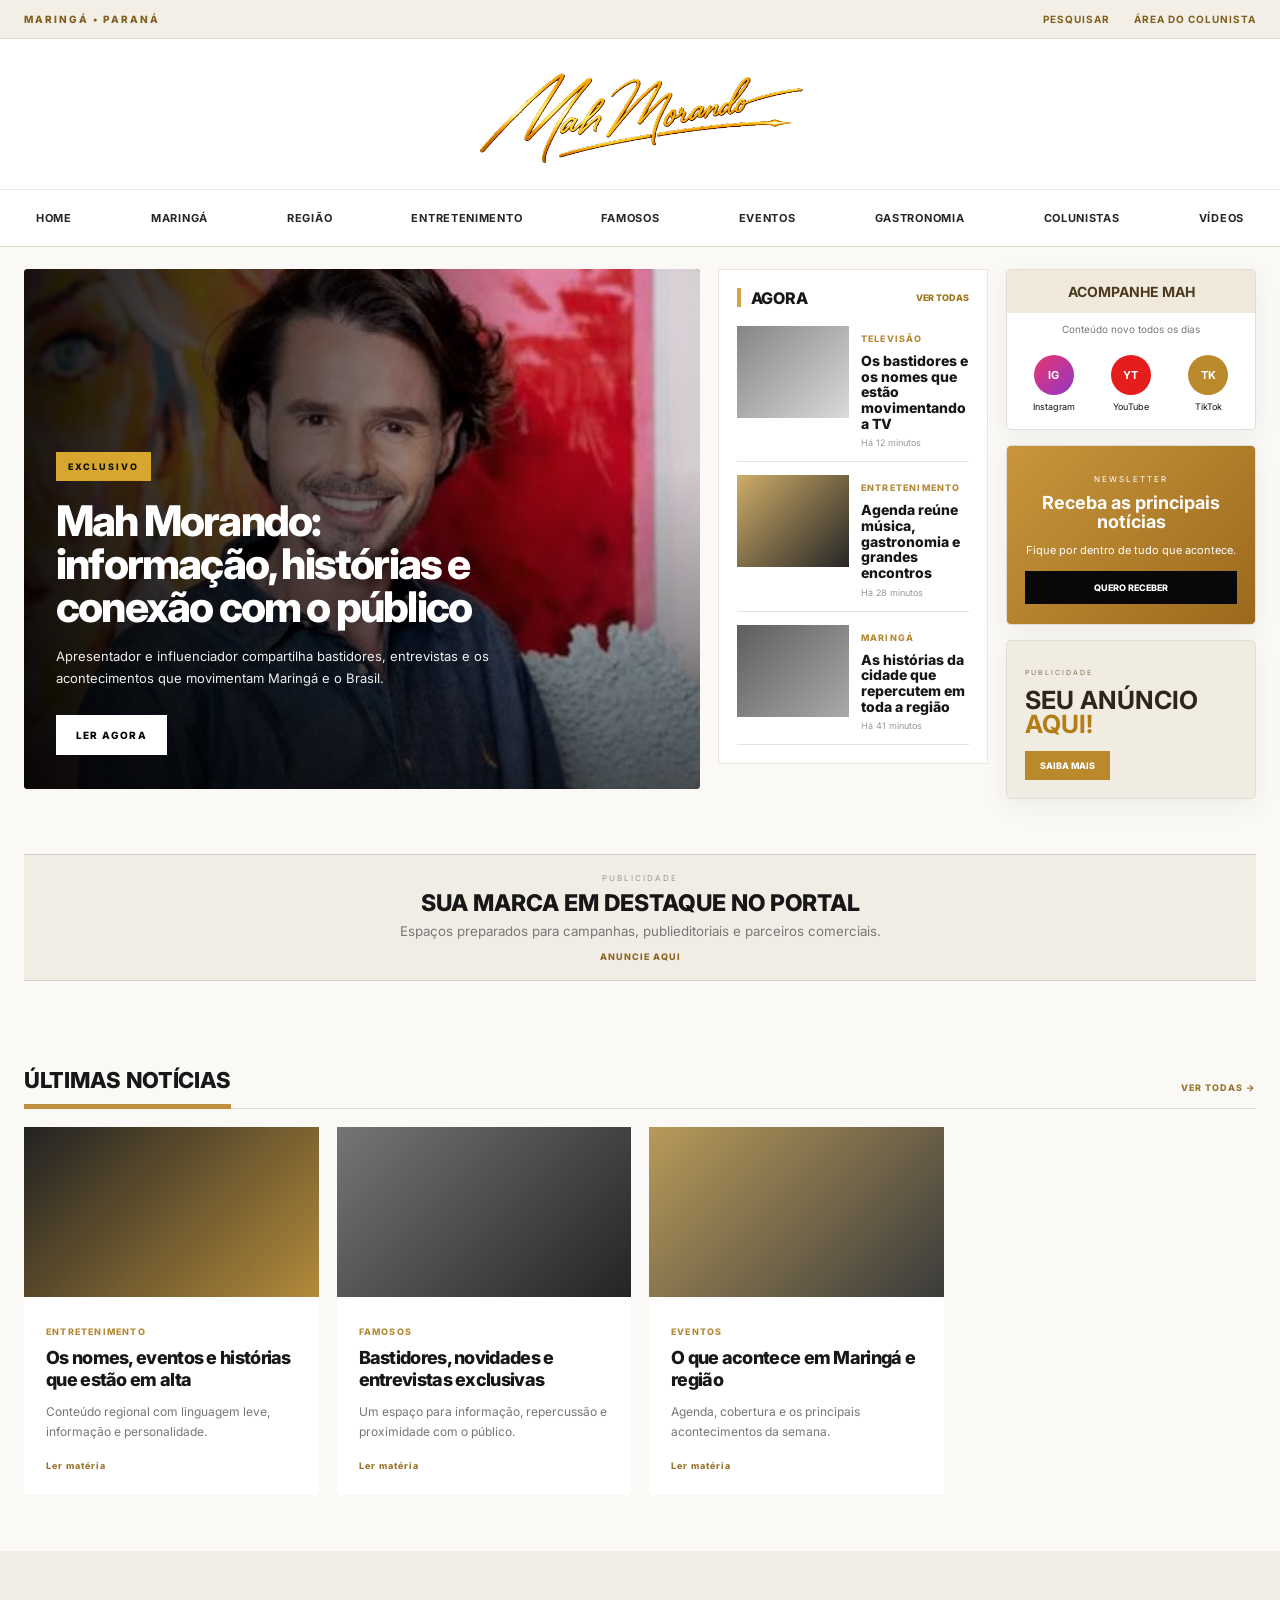
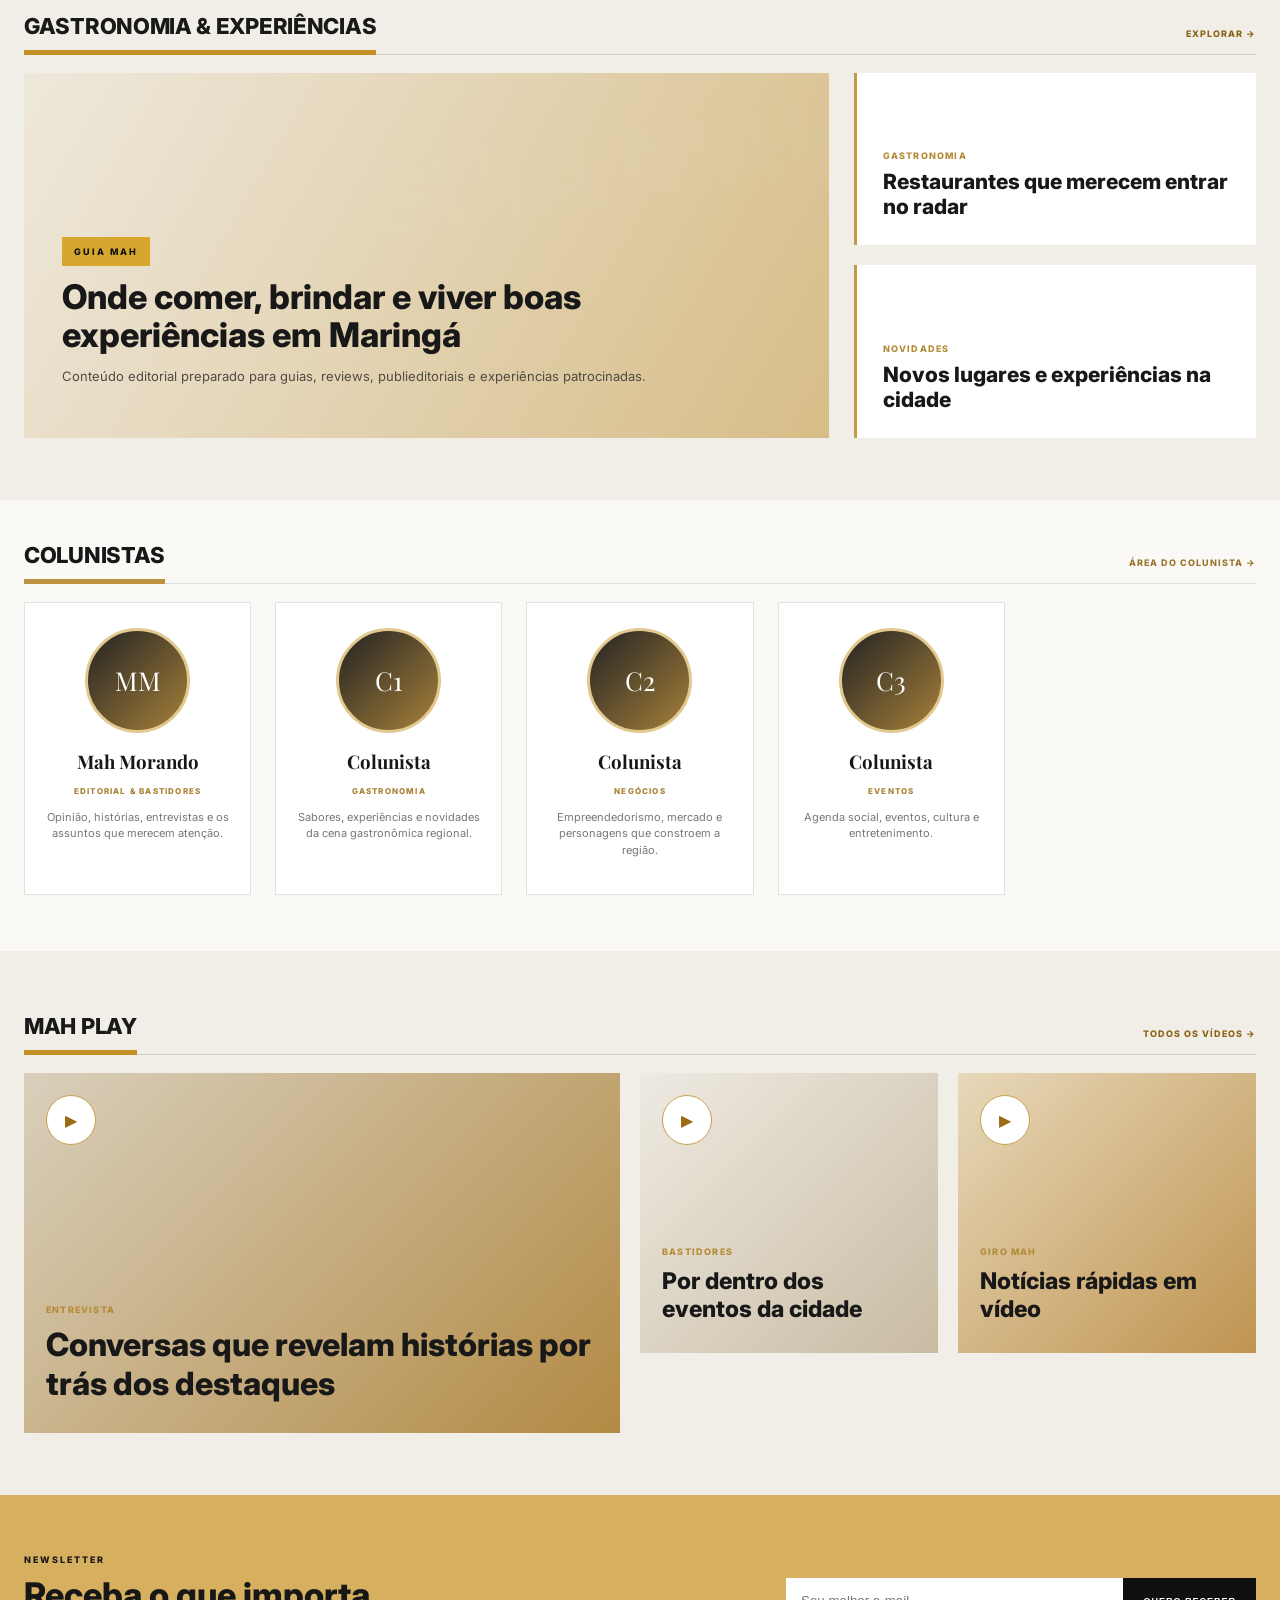
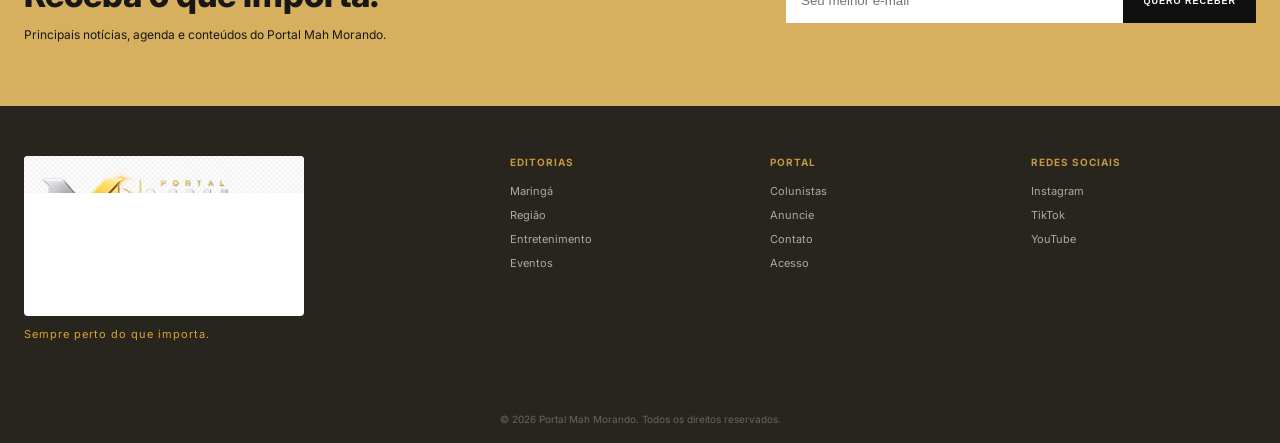
==== commit 44ef83e9: "Usa assinatura no cabeçalho" ====
--- a/index.html
+++ b/index.html
@@ -33,7 +33,7 @@
     <div class="brand-area">
       <div class="container brand-row">
         <a href="index.html" class="brand" aria-label="Portal Mah Morando - início">
-          <img class="brand-logo" src="assets/logo-mah-morando-clean.png" alt="Portal Mah Morando — notícia, entretenimento e conexões">
+          <img class="brand-logo" src="assets/assinatura-mah-morando.png" alt="Mah Morando">
         </a>
       </div>
     </div>
--- a/styles.css
+++ b/styles.css
@@ -95,3 +95,10 @@
 .ad{background:#f1ede5}.black-section,.videos{background:#f1eee8;color:#191919}.section-header.light{border-color:#d4cec3}.section-header.light h2{border-color:#c59026}.section-header.light a{color:#8c6417}.feature-big{background:linear-gradient(120deg,#eee8dc,#d7bd87);color:#181818}.feature-big p{color:#514b42}.feature-side article{background:#fff;color:#181818}.video-card{background:linear-gradient(135deg,#d9cfbc,#b28a43);color:#181818}.v2{background:linear-gradient(135deg,#eeeae2,#c8bba2)}.v3{background:linear-gradient(135deg,#e7d8ba,#bf9450)}.video-card button{background:#fff;color:#9b6c14}.newsletter{background:#d7b05f}.footer-grid b{color:#c39740}footer{background:#28241e}.footer-brand img{background:#fff;border-radius:4px}
 @media(max-width:760px){.brand-row{min-height:166px;display:flex}.brand{width:min(560px,96vw);height:160px}.brand-logo{width:100%;top:0}.nav{background:#fff}}
 @media(max-width:520px){.brand-row{min-height:124px;display:flex}.brand{width:98vw;height:120px}.brand-logo{width:100%;top:0}.topbar{background:#f3efe6}}
+
+/* Assinatura como identidade principal do cabeçalho */
+.brand-row{min-height:150px;padding:18px 0}
+.brand{position:static;display:flex;width:min(620px,82vw);height:112px;align-items:center;justify-content:center;overflow:visible}
+.brand-logo{position:static;display:block;width:100%;height:100%;max-width:620px;object-fit:contain;object-position:center;filter:none;transform:none}
+@media(max-width:760px){.brand-row{min-height:126px;padding:14px 0}.brand{width:min(500px,88vw);height:98px}.brand-logo{position:static;width:100%;height:100%}}
+@media(max-width:520px){.brand-row{min-height:104px;padding:10px 0}.brand{width:92vw;height:82px}.brand-logo{position:static;width:100%;height:100%}}
